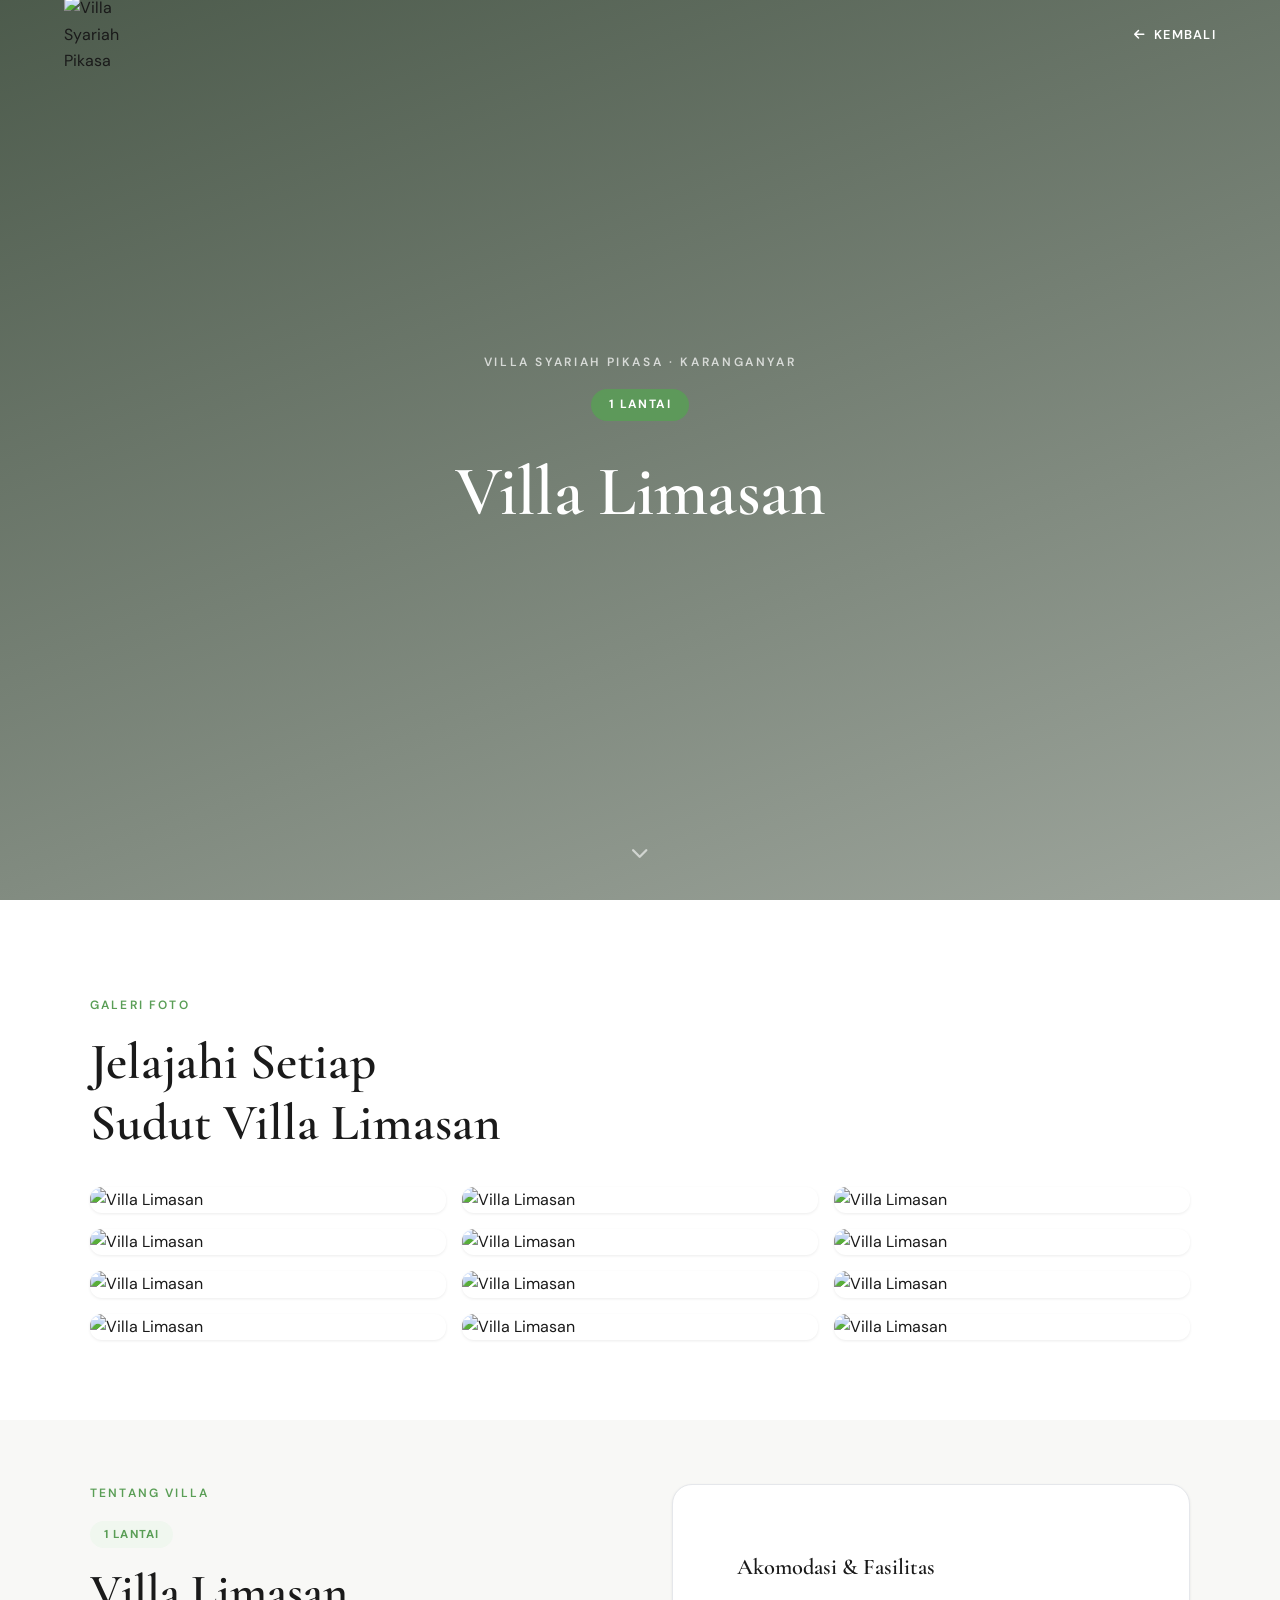
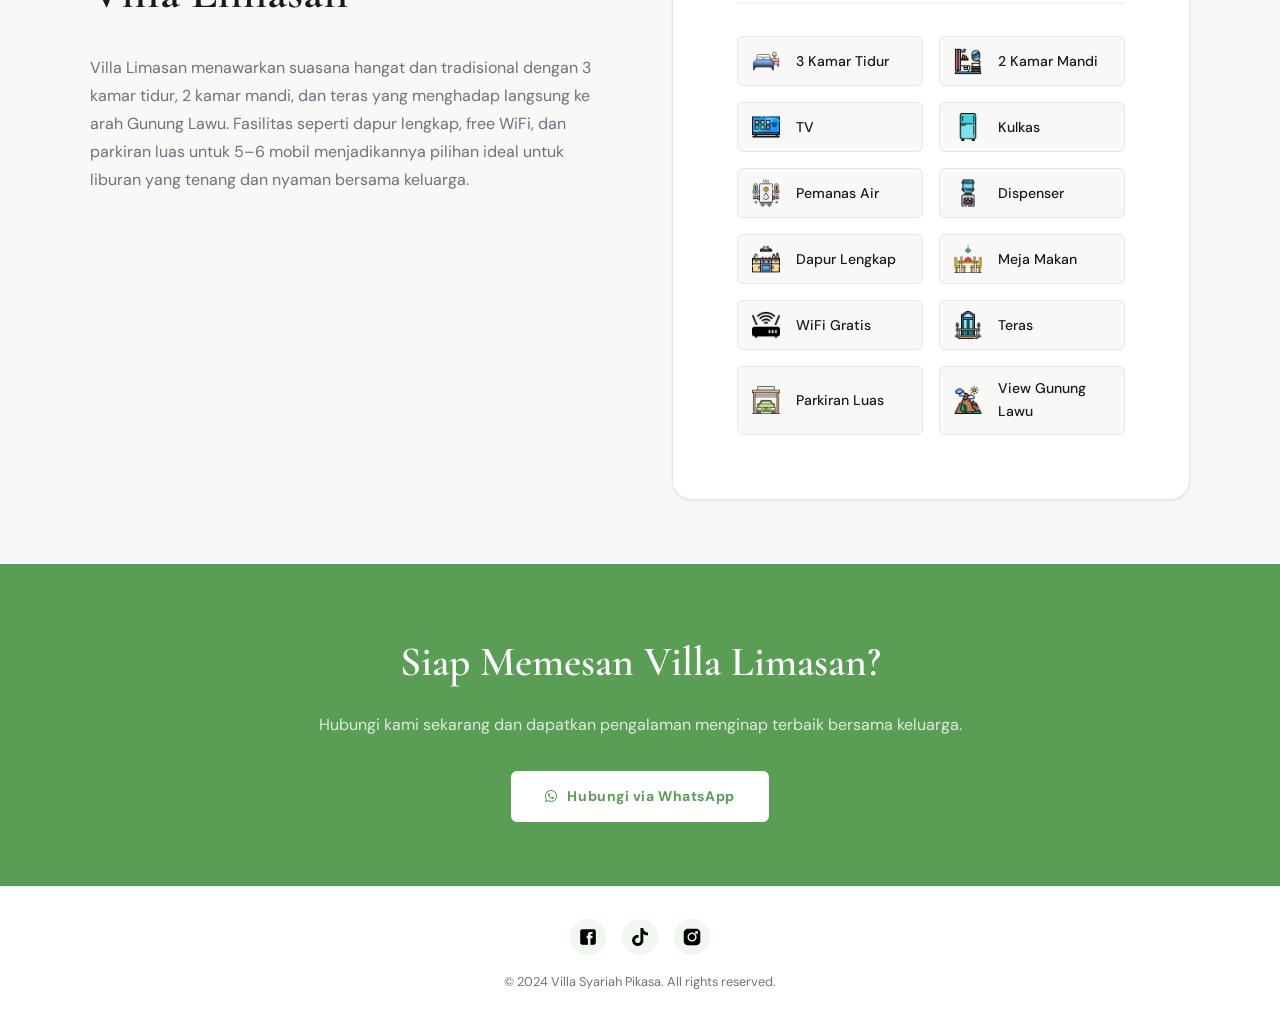
==== villalimasan.html @ a929568c "copaste update" ====
<!DOCTYPE html>
<html lang="id">
<head>
  <meta charset="UTF-8">
  <meta name="viewport" content="width=device-width, initial-scale=1.0">
  <title>Villa Limasan · Villa Syariah Pikasa</title>
  <link rel="stylesheet" href="styles.css">
  <link rel="stylesheet" href="gallery.css">
  <link rel="preconnect" href="https://fonts.googleapis.com">
  <link rel="preconnect" href="https://fonts.gstatic.com" crossorigin>
  <link href="https://fonts.googleapis.com/css2?family=Cormorant+Garamond:wght@400;500;600;700&family=DM+Sans:wght@300;400;500;600&display=swap" rel="stylesheet">
  <link rel="stylesheet" href="https://cdnjs.cloudflare.com/ajax/libs/font-awesome/6.5.0/css/all.min.css">
</head>
<body>

  <!-- ═══════════════════════ NAVBAR ═══════════════════════ -->
  <nav class="navbar-gallery" id="navbar">
    <a href="index.html" class="nav-logo">
      <img src="pics/logo.png" alt="Villa Syariah Pikasa">
    </a>
    <a href="index.html#gallery" class="back-link">
      <i class="fa fa-arrow-left"></i> Kembali
    </a>
  </nav>

  <!-- ═══════════════════════ HERO ═══════════════════════ -->
  <section class="gallery-hero background-villa-limasan" id="home">
    <div class="gallery-hero-overlay"></div>
    <div class="gallery-hero-content">
      <p class="gallery-hero-eyebrow">Villa Syariah Pikasa · Karanganyar</p>
      <div class="gallery-hero-badge">1 Lantai</div>
      <h1 class="gallery-hero-title">Villa Limasan</h1>
    </div>
    <a href="#photos" class="gallery-hero-scroll">
      <i class="fa fa-chevron-down"></i>
    </a>
  </section>

  <!-- ═══════════════════════ PHOTO GRID ═══════════════════════ -->
  <section class="photo-section" id="photos">
    <div class="container">
      <div class="section-label reveal">Galeri Foto</div>
      <h2 class="section-title reveal">Jelajahi Setiap<br>Sudut Villa Limasan</h2>
      <div class="photo-grid reveal" id="photoGrid">
        <div class="photo-grid-item" data-index="0"><img src="pics/11.jpg" alt="Villa Limasan"></div>
        <div class="photo-grid-item" data-index="1"><img src="pics/32.jpg" alt="Villa Limasan"></div>
        <div class="photo-grid-item" data-index="2"><img src="pics/13.jpg" alt="Villa Limasan"></div>
        <div class="photo-grid-item" data-index="3"><img src="pics/14.jpg" alt="Villa Limasan"></div>
        <div class="photo-grid-item" data-index="4"><img src="pics/15.jpg" alt="Villa Limasan"></div>
        <div class="photo-grid-item" data-index="5"><img src="pics/36.jpg" alt="Villa Limasan"></div>
        <div class="photo-grid-item" data-index="6"><img src="pics/17.jpg" alt="Villa Limasan"></div>
        <div class="photo-grid-item" data-index="7"><img src="pics/18.jpg" alt="Villa Limasan"></div>
        <div class="photo-grid-item" data-index="8"><img src="pics/19.jpg" alt="Villa Limasan"></div>
        <div class="photo-grid-item" data-index="9"><img src="pics/20.jpg" alt="Villa Limasan"></div>
        <div class="photo-grid-item" data-index="10"><img src="pics/43.jpg" alt="Villa Limasan"></div>
        <div class="photo-grid-item" data-index="11"><img src="pics/44.jpg" alt="Villa Limasan"></div>
      </div>
    </div>
  </section>

  <!-- ═══════════════════════ LIGHTBOX ═══════════════════════ -->
  <div class="lightbox-overlay" id="lightbox">
    <div class="lightbox-inner">
      <button class="lightbox-close" id="lightboxClose"><i class="fa fa-times"></i></button>
      <button class="lightbox-nav lightbox-prev" id="lightboxPrev"><i class="fa fa-chevron-left"></i></button>
      <img src="" alt="" id="lightboxImg">
      <button class="lightbox-nav lightbox-next" id="lightboxNext"><i class="fa fa-chevron-right"></i></button>
      <div class="lightbox-counter" id="lightboxCounter"></div>
    </div>
  </div>

  <!-- ═══════════════════════ DESCRIPTION + FACILITIES ═══════════════════════ -->
  <section class="villa-desc-section">
    <div class="container">
      <div class="villa-desc-grid">

        <!-- Description -->
        <div class="reveal">
          <div class="villa-desc-label">Tentang Villa</div>
          <span class="villa-desc-floor">1 Lantai</span>
          <h2 class="villa-desc-title">Villa Limasan</h2>
          <p class="villa-desc-text">
            Villa Limasan menawarkan suasana hangat dan tradisional dengan 3 kamar tidur,
            2 kamar mandi, dan teras yang menghadap langsung ke arah Gunung Lawu.
            Fasilitas seperti dapur lengkap, free WiFi, dan parkiran luas untuk 5–6 mobil
            menjadikannya pilihan ideal untuk liburan yang tenang dan nyaman bersama keluarga.
          </p>
        </div>

        <!-- Facilities -->
        <div class="facilities-wrap reveal">
          <h3 class="facilities-title">Akomodasi &amp; Fasilitas</h3>
          <div class="facilities-grid">
            <div class="facility-item">
              <img src="icons/bedroom.png" alt="Kamar Tidur">
              <span>3 Kamar Tidur</span>
            </div>
            <div class="facility-item">
              <img src="icons/bathroom.png" alt="Kamar Mandi">
              <span>2 Kamar Mandi</span>
            </div>
            <div class="facility-item">
              <img src="icons/tv.png" alt="TV">
              <span>TV</span>
            </div>
            <div class="facility-item">
              <img src="icons/fridge.png" alt="Kulkas">
              <span>Kulkas</span>
            </div>
            <div class="facility-item">
              <img src="icons/water-heater.png" alt="Pemanas Air">
              <span>Pemanas Air</span>
            </div>
            <div class="facility-item">
              <img src="icons/dispenser.png" alt="Dispenser">
              <span>Dispenser</span>
            </div>
            <div class="facility-item">
              <img src="icons/kitchen.png" alt="Dapur">
              <span>Dapur Lengkap</span>
            </div>
            <div class="facility-item">
              <img src="icons/dining-table.png" alt="Meja Makan">
              <span>Meja Makan</span>
            </div>
            <div class="facility-item">
              <img src="icons/wifi.png" alt="WiFi">
              <span>WiFi Gratis</span>
            </div>
            <div class="facility-item">
              <img src="icons/balcony.png" alt="Teras">
              <span>Teras</span>
            </div>
            <div class="facility-item">
              <img src="icons/parking.png" alt="Parkiran">
              <span>Parkiran Luas</span>
            </div>
            <div class="facility-item">
              <img src="icons/mountain.png" alt="View Gunung">
              <span>View Gunung Lawu</span>
            </div>
          </div>
        </div>

      </div>
    </div>
  </section>

  <!-- ═══════════════════════ CTA ═══════════════════════ -->
  <section class="cta-strip">
    <div class="container">
      <h2>Siap Memesan Villa Limasan?</h2>
      <p>Hubungi kami sekarang dan dapatkan pengalaman menginap terbaik bersama keluarga.</p>
      <a href="https://wa.me/6285743099997" class="btn btn-white" target="_blank">
        <i class="fab fa-whatsapp" style="margin-right:6px"></i> Hubungi via WhatsApp
      </a>
    </div>
  </section>

  <!-- ═══════════════════════ FOOTER ═══════════════════════ -->
  <footer class="footer">
    <div class="footer-social">
      <a href="https://www.facebook.com/share/XuetdsV49T7Bx52q/?mibextid=qi2Omg" target="_blank" aria-label="Facebook">
        <img src="icons/facebook.png" alt="Facebook">
      </a>
      <a href="https://www.tiktok.com/@villa.pikasa?_t=8ozs2mw2bA0&_r=1" target="_blank" aria-label="TikTok">
        <img src="icons/tik-tok.png" alt="TikTok">
      </a>
      <a href="https://www.instagram.com/villapikasaa?igsh=eWI1OGI0N3FvbjY1" target="_blank" aria-label="Instagram">
        <img src="icons/instagram.png" alt="Instagram">
      </a>
    </div>
    <p>&copy; 2024 Villa Syariah Pikasa. All rights reserved.</p>
  </footer>

  <script>
    /* ── Navbar scroll ── */
    const navbar = document.getElementById('navbar');
    window.addEventListener('scroll', () => {
      navbar.classList.toggle('scrolled', window.scrollY > 50);
    });

    /* ── Smooth scroll ── */
    document.querySelectorAll('a[href^="#"]').forEach(anchor => {
      anchor.addEventListener('click', function(e) {
        e.preventDefault();
        const target = document.querySelector(this.getAttribute('href'));
        if (!target) return;
        window.scrollTo({ top: target.offsetTop - navbar.offsetHeight, behavior: 'smooth' });
      });
    });

    /* ── Scroll reveal ── */
    const revealEls = document.querySelectorAll('.reveal');
    const observer = new IntersectionObserver((entries) => {
      entries.forEach(el => {
        if (el.isIntersecting) { el.target.classList.add('revealed'); observer.unobserve(el.target); }
      });
    }, { threshold: 0.1 });
    revealEls.forEach(el => observer.observe(el));

    /* ── Lightbox ── */
    const images = Array.from(document.querySelectorAll('.photo-grid-item img')).map(img => img.src);
    let currentLightbox = 0;

    const lightbox        = document.getElementById('lightbox');
    const lightboxImg     = document.getElementById('lightboxImg');
    const lightboxCounter = document.getElementById('lightboxCounter');

    function openLightbox(index) {
      currentLightbox = index;
      lightboxImg.src = images[index];
      lightboxCounter.textContent = (index + 1) + ' / ' + images.length;
      lightbox.classList.add('active');
      document.body.style.overflow = 'hidden';
    }

    function closeLightbox() {
      lightbox.classList.remove('active');
      document.body.style.overflow = '';
    }

    function moveLightbox(dir) {
      currentLightbox = (currentLightbox + dir + images.length) % images.length;
      lightboxImg.src = images[currentLightbox];
      lightboxCounter.textContent = (currentLightbox + 1) + ' / ' + images.length;
    }

    document.querySelectorAll('.photo-grid-item').forEach((item, i) => {
      item.addEventListener('click', () => openLightbox(i));
    });

    document.getElementById('lightboxClose').addEventListener('click', closeLightbox);
    document.getElementById('lightboxPrev').addEventListener('click', () => moveLightbox(-1));
    document.getElementById('lightboxNext').addEventListener('click', () => moveLightbox(1));

    lightbox.addEventListener('click', (e) => {
      if (e.target === lightbox) closeLightbox();
    });

    document.addEventListener('keydown', (e) => {
      if (!lightbox.classList.contains('active')) return;
      if (e.key === 'Escape') closeLightbox();
      if (e.key === 'ArrowLeft') moveLightbox(-1);
      if (e.key === 'ArrowRight') moveLightbox(1);
    });
  </script>

</body>
</html>
---- styles.css ----
/* ═══════════════════════════════════════════════════
   Villa Syariah Pikasa — styles.css
   Clean, token-based, component-driven CSS
   ═══════════════════════════════════════════════════ */

/* ── 1. DESIGN TOKENS ─────────────────────────────── */
:root {
  /* Colors */
  --clr-green:      #5a9e56;
  --clr-green-dark: #3d7a3a;
  --clr-green-pale: #f0f7ef;
  --clr-white:      #ffffff;
  --clr-bg:         #f8f8f6;
  --clr-text:       #1a1a1a;
  --clr-muted:      #6b7280;
  --clr-border:     #e5e7eb;

  /* Typography */
  --font-display: 'Cormorant Garamond', Georgia, serif;
  --font-body:    'DM Sans', sans-serif;

  /* Spacing scale */
  --space-xs:  4px;
  --space-sm:  8px;
  --space-md:  16px;
  --space-lg:  32px;
  --space-xl:  64px;
  --space-2xl: 96px;

  /* Layout */
  --navbar-h:    70px;
  --container-w: 1100px;
  --radius-sm:   6px;
  --radius-md:   12px;
  --radius-lg:   20px;

  /* Shadows */
  --shadow-sm: 0 1px 3px rgba(0,0,0,.08);
  --shadow-md: 0 4px 16px rgba(0,0,0,.10);
  --shadow-lg: 0 8px 32px rgba(0,0,0,.14);

  /* Transitions */
  --transition: 0.25s ease;
}

/* ── 2. RESET & BASE ───────────────────────────────── */
*, *::before, *::after { box-sizing: border-box; margin: 0; padding: 0; }

html { scroll-behavior: smooth; font-size: 16px; }

body {
  font-family: var(--font-body);
  background: var(--clr-bg);
  color: var(--clr-text);
  line-height: 1.65;
  -webkit-font-smoothing: antialiased;
}

img { display: block; max-width: 100%; }
a   { text-decoration: none; color: inherit; }
ul  { list-style: none; }

/* ── 3. UTILITY CLASSES ────────────────────────────── */
.container {
  width: min(var(--container-w), 100% - 2 * var(--space-lg));
  margin-inline: auto;
}

/* Section shared layout */
.section {
  min-height: 100vh;
  display: flex;
  align-items: center;
  padding-block: calc(var(--navbar-h) + var(--space-xl)) var(--space-xl);
}

.section-label {
  font-family: var(--font-body);
  font-size: 0.75rem;
  font-weight: 600;
  letter-spacing: 0.18em;
  text-transform: uppercase;
  color: var(--clr-green);
  margin-bottom: var(--space-md);
}

.section-title {
  font-family: var(--font-display);
  font-size: clamp(2rem, 4vw, 3.2rem);
  font-weight: 600;
  line-height: 1.2;
  color: var(--clr-text);
  margin-bottom: var(--space-lg);
}

.section-sub {
  color: var(--clr-muted);
  max-width: 520px;
  margin-bottom: var(--space-lg);
}

/* ── 4. BUTTONS ────────────────────────────────────── */
.btn {
  display: inline-block;
  padding: 12px 32px;
  border-radius: var(--radius-sm);
  font-family: var(--font-body);
  font-size: 0.875rem;
  font-weight: 600;
  letter-spacing: 0.04em;
  cursor: pointer;
  border: 2px solid transparent;
  transition: background var(--transition), color var(--transition), border-color var(--transition), transform var(--transition);
}

.btn:hover { transform: translateY(-1px); }

.btn-primary {
  background: var(--clr-green);
  color: var(--clr-white);
  border-color: var(--clr-green);
}
.btn-primary:hover {
  background: var(--clr-green-dark);
  border-color: var(--clr-green-dark);
}

.btn-outline {
  background: transparent;
  color: var(--clr-white);
  border-color: var(--clr-white);
}
.btn-outline:hover {
  background: var(--clr-white);
  color: var(--clr-green);
}

.btn-full { width: 100%; text-align: center; }

/* ── 5. SCROLL REVEAL ──────────────────────────────── */
.reveal {
  opacity: 0;
  transform: translateY(28px);
  transition: opacity 0.6s ease, transform 0.6s ease;
}
.reveal.revealed {
  opacity: 1;
  transform: translateY(0);
}

/* ── 6. NAVBAR ─────────────────────────────────────── */
.navbar {
  position: fixed;
  inset-block-start: 0;
  inset-inline: 0;
  height: var(--navbar-h);
  display: flex;
  align-items: center;
  justify-content: space-between;
  padding-inline: var(--space-xl);
  z-index: 1000;
  transition: background var(--transition), box-shadow var(--transition);
}

.navbar.scrolled {
  background: var(--clr-white);
  box-shadow: var(--shadow-sm);
}

/* Logo */
.nav-logo img {
  width: 80px;
  height: auto;
}

/* Links */
.nav-links {
  display: flex;
  gap: var(--space-lg);
}

.nav-links a {
  font-size: 0.8rem;
  font-weight: 600;
  letter-spacing: 0.1em;
  text-transform: uppercase;
  color: var(--clr-white);
  position: relative;
  padding-block-end: 2px;
  transition: color var(--transition);
}

.nav-links a::after {
  content: '';
  position: absolute;
  bottom: 0; left: 0;
  width: 0; height: 2px;
  background: var(--clr-green);
  transition: width var(--transition);
}

.nav-links a:hover::after { width: 100%; }

.navbar.scrolled .nav-links a { color: var(--clr-text); }
.navbar.scrolled .nav-links a:hover { color: var(--clr-green); }

/* Hamburger */
.nav-toggle {
  display: none;
  flex-direction: column;
  gap: 5px;
  background: none;
  border: none;
  cursor: pointer;
  padding: 4px;
}
.nav-toggle span {
  display: block;
  width: 24px; height: 2px;
  background: var(--clr-white);
  border-radius: 2px;
  transition: transform var(--transition), opacity var(--transition), background var(--transition);
}
.navbar.scrolled .nav-toggle span,
.navbar.menu-open .nav-toggle span { background: var(--clr-text); }

.nav-toggle.active span:nth-child(1) { transform: translateY(7px) rotate(45deg); }
.nav-toggle.active span:nth-child(2) { opacity: 0; }
.nav-toggle.active span:nth-child(3) { transform: translateY(-7px) rotate(-45deg); }

/* ── 7. HERO ────────────────────────────────────────── */
.hero {
  position: relative;
  min-height: 100vh;
  display: flex;
  align-items: center;
  justify-content: center;
  background: url('pics/villaP.jpg') center/cover no-repeat;
  text-align: center;
  overflow: hidden;
}

.hero-overlay {
  position: absolute;
  inset: 0;
  background: linear-gradient(160deg, rgba(10,30,10,.7) 0%, rgba(10,30,10,.35) 100%);
}

.hero-content {
  position: relative;
  z-index: 1;
  color: var(--clr-white);
  max-width: 700px;
  padding-inline: var(--space-lg);
  animation: heroFadeIn .9s ease both;
}

@keyframes heroFadeIn {
  from { opacity: 0; transform: translateY(24px); }
  to   { opacity: 1; transform: translateY(0); }
}

.hero-eyebrow {
  font-size: 0.75rem;
  font-weight: 600;
  letter-spacing: 0.2em;
  text-transform: uppercase;
  color: rgba(255,255,255,.75);
  margin-bottom: var(--space-md);
}

.hero-title {
  font-family: var(--font-display);
  font-size: clamp(2.2rem, 5.5vw, 4rem);
  font-weight: 600;
  line-height: 1.15;
  margin-bottom: var(--space-md);
}

.hero-subtitle {
  font-size: 1rem;
  color: rgba(255,255,255,.8);
  margin-bottom: var(--space-lg);
}

/* Scroll hint arrow */
.hero-scroll-hint {
  position: absolute;
  bottom: var(--space-lg);
  left: 50%;
  transform: translateX(-50%);
  color: rgba(255,255,255,.6);
  font-size: 1.1rem;
  animation: bounce 2s infinite;
  z-index: 1;
}

@keyframes bounce {
  0%, 100% { transform: translateX(-50%) translateY(0); }
  50%       { transform: translateX(-50%) translateY(8px); }
}

/* ── 8. ABOUT ───────────────────────────────────────── */
.about {
  background: var(--clr-white);
}

.about-grid {
  display: grid;
  grid-template-columns: 1fr 1fr;
  gap: var(--space-xl);
  align-items: center;
}

.about-text p {
  color: var(--clr-muted);
  margin-bottom: var(--space-md);
  font-size: 1rem;
}

.about-stats {
  display: grid;
  grid-template-columns: repeat(3, 1fr);
  gap: var(--space-md);
}

.stat {
  background: var(--clr-green-pale);
  border-radius: var(--radius-md);
  padding: var(--space-lg) var(--space-md);
  text-align: center;
}

.stat-number {
  display: block;
  font-family: var(--font-display);
  font-size: 2.4rem;
  font-weight: 700;
  color: var(--clr-green);
  line-height: 1;
  margin-bottom: var(--space-sm);
}

.stat-label {
  font-size: 0.78rem;
  font-weight: 500;
  color: var(--clr-muted);
  text-transform: uppercase;
  letter-spacing: 0.08em;
}

/* ── 9. SERVICES ────────────────────────────────────── */
.services {
  background: var(--clr-bg);
}

.services-grid {
  display: grid;
  grid-template-columns: repeat(3, 1fr);
  gap: var(--space-lg);
}

.service-card {
  background: var(--clr-white);
  border-radius: var(--radius-lg);
  padding: var(--space-xl) var(--space-lg);
  box-shadow: var(--shadow-sm);
  border: 1px solid var(--clr-border);
  transition: box-shadow var(--transition), transform var(--transition);
}

.service-card:hover {
  box-shadow: var(--shadow-lg);
  transform: translateY(-4px);
}

.service-icon {
  width: 52px; height: 52px;
  border-radius: 50%;
  background: var(--clr-green-pale);
  display: flex;
  align-items: center;
  justify-content: center;
  margin-bottom: var(--space-lg);
  color: var(--clr-green);
  font-size: 1.3rem;
}

.service-card h3 {
  font-family: var(--font-display);
  font-size: 1.35rem;
  font-weight: 600;
  margin-bottom: var(--space-sm);
}

.service-card p {
  color: var(--clr-muted);
  font-size: 0.9rem;
  line-height: 1.7;
}

/* ── 10. GALLERY ────────────────────────────────────── */
.gallery {
  background: var(--clr-white);
}

.villa-grid {
  display: grid;
  grid-template-columns: repeat(2, 1fr);
  gap: var(--space-lg);
}

.villa-card {
  border-radius: var(--radius-lg);
  overflow: hidden;
  box-shadow: var(--shadow-md);
  background: var(--clr-white);
  border: 1px solid var(--clr-border);
  transition: box-shadow var(--transition), transform var(--transition);
}

.villa-card:hover {
  box-shadow: var(--shadow-lg);
  transform: translateY(-4px);
}

.villa-img-wrap {
  position: relative;
  overflow: hidden;
}

.villa-img-wrap img {
  width: 100%;
  height: 260px;
  object-fit: cover;
  transition: transform 0.5s ease;
}

.villa-card:hover .villa-img-wrap img {
  transform: scale(1.04);
}

.villa-badge {
  position: absolute;
  top: var(--space-md);
  left: var(--space-md);
  background: var(--clr-green);
  color: var(--clr-white);
  font-size: 0.72rem;
  font-weight: 700;
  letter-spacing: 0.08em;
  text-transform: uppercase;
  padding: 4px 10px;
  border-radius: 100px;
}

.villa-info {
  padding: var(--space-lg);
  border-top: 3px solid var(--clr-green);
}

.villa-info h3 {
  font-family: var(--font-display);
  font-size: 1.5rem;
  font-weight: 600;
  margin-bottom: var(--space-sm);
}

.villa-info p {
  color: var(--clr-muted);
  font-size: 0.88rem;
  margin-bottom: var(--space-lg);
  line-height: 1.7;
}

/* ── 11. CONTACT ────────────────────────────────────── */
.contact {
  background: var(--clr-bg);
  flex-direction: column;
  align-items: stretch;
}

.contact .container {
  width: min(var(--container-w), 100% - 2 * var(--space-lg));
}

.contact-grid {
  display: grid;
  grid-template-columns: 1fr 1.4fr;
  gap: var(--space-xl);
  align-items: start;
  margin-bottom: var(--space-xl);
}

/* Contact info */
.contact-info {
  display: flex;
  flex-direction: column;
  gap: var(--space-lg);
}

.info-item {
  display: flex;
  gap: var(--space-md);
  align-items: flex-start;
}

.info-item i {
  color: var(--clr-green);
  font-size: 1rem;
  margin-top: 3px;
  flex-shrink: 0;
  width: 20px;
}

.info-item h4 {
  font-size: 0.78rem;
  font-weight: 700;
  text-transform: uppercase;
  letter-spacing: 0.08em;
  color: var(--clr-text);
  margin-bottom: 4px;
}

.info-item p {
  color: var(--clr-muted);
  font-size: 0.88rem;
}

.info-link {
  display: block;
  color: var(--clr-muted);
  font-size: 0.88rem;
  transition: color var(--transition);
}
.info-link:hover { color: var(--clr-green); }

/* Contact form */
.contact-form {
  background: var(--clr-white);
  border-radius: var(--radius-lg);
  padding: var(--space-xl);
  box-shadow: var(--shadow-md);
  border: 1px solid var(--clr-border);
}

.contact-form h3 {
  font-family: var(--font-display);
  font-size: 1.6rem;
  font-weight: 600;
  color: var(--clr-green);
  margin-bottom: var(--space-sm);
}

.contact-form p {
  color: var(--clr-muted);
  font-size: 0.88rem;
  margin-bottom: var(--space-lg);
}

.contact-form input,
.contact-form textarea {
  width: 100%;
  padding: 12px 14px;
  margin-bottom: var(--space-md);
  border: 1px solid var(--clr-border);
  border-radius: var(--radius-sm);
  background: var(--clr-bg);
  font-family: var(--font-body);
  font-size: 0.9rem;
  color: var(--clr-text);
  transition: border-color var(--transition), box-shadow var(--transition);
  outline: none;
}

.contact-form input:focus,
.contact-form textarea:focus {
  border-color: var(--clr-green);
  box-shadow: 0 0 0 3px rgba(90,158,86,.12);
}

.contact-form textarea { resize: vertical; min-height: 120px; }

/* Map */
.map-wrap {
  text-align: center;
}

.map-wrap h3 {
  font-family: var(--font-display);
  font-size: 1.3rem;
  font-weight: 600;
  margin-bottom: var(--space-md);
}

.map-wrap iframe {
  width: 100%;
  max-width: 800px;
  height: 240px;
  border: 0;
  border-radius: var(--radius-md);
  box-shadow: var(--shadow-md);
}

/* ── 12. FOOTER ─────────────────────────────────────── */
.footer {
  background: var(--clr-white);
  border-top: 1px solid var(--clr-border);
  text-align: center;
  padding: var(--space-lg) var(--space-xl);
}

.footer-social {
  display: flex;
  justify-content: center;
  gap: var(--space-md);
  margin-bottom: var(--space-md);
}

.footer-social a {
  display: flex;
  align-items: center;
  justify-content: center;
  width: 36px; height: 36px;
  border-radius: 50%;
  background: var(--clr-green-pale);
  transition: background var(--transition), transform var(--transition);
}

.footer-social a:hover {
  background: var(--clr-green);
  transform: translateY(-2px);
}

.footer-social img {
  width: 18px; height: 18px;
  object-fit: contain;
}

.footer p {
  font-size: 0.8rem;
  color: var(--clr-muted);
}

/* ── 13. RESPONSIVE ─────────────────────────────────── */
@media (max-width: 900px) {
  .navbar { padding-inline: var(--space-lg); }

  .nav-links {
    position: fixed;
    inset-block-start: var(--navbar-h);
    inset-inline: 0;
    background: var(--clr-white);
    flex-direction: column;
    align-items: center;
    gap: 0;
    padding: var(--space-lg) 0;
    transform: translateY(-110%);
    transition: transform 0.35s ease;
    box-shadow: var(--shadow-md);
  }

  .nav-links.open { transform: translateY(0); }

  .nav-links a {
    color: var(--clr-text);
    font-size: 1rem;
    padding: var(--space-md) 0;
    width: 100%;
    text-align: center;
  }

  .nav-toggle { display: flex; }

  /* About */
  .about-grid {
    grid-template-columns: 1fr;
    gap: var(--space-lg);
  }

  /* Services */
  .services-grid {
    grid-template-columns: 1fr;
    max-width: 480px;
    margin-inline: auto;
  }

  /* Gallery */
  .villa-grid { grid-template-columns: 1fr; max-width: 560px; margin-inline: auto; }

  /* Contact */
  .contact-grid { grid-template-columns: 1fr; }
}

@media (max-width: 600px) {
  .section { padding-block: calc(var(--navbar-h) + var(--space-lg)) var(--space-lg); }

  .about-stats { grid-template-columns: repeat(3, 1fr); gap: var(--space-sm); }

  .stat { padding: var(--space-md) var(--space-sm); }
  .stat-number { font-size: 1.8rem; }

  .contact-form { padding: var(--space-lg); }

  .villa-img-wrap img { height: 200px; }

  .map-wrap iframe { height: 180px; }
}
---- gallery.css ----
/* ═══════════════════════════════════════════════════
   Villa Syariah Pikasa — gallery.css
   Shared styles for villaputih.html & villalimasan.html
   Inherits design tokens from styles.css
   ═══════════════════════════════════════════════════ */

/* ── 1. GALLERY HERO ───────────────────────────────── */
.gallery-hero {
  position: relative;
  height: 100vh;
  min-height: 520px;
  display: flex;
  align-items: center;
  justify-content: center;
  background-size: cover;
  background-position: center;
  background-repeat: no-repeat;
  overflow: hidden;
  text-align: center;
}

.background-villa-putih {
  background-image: url('pics/villa-putih.JPG');
}

.background-villa-limasan {
  background-image: url('pics/vl3.jpg');
}

.gallery-hero-overlay {
  position: absolute;
  inset: 0;
  background: linear-gradient(160deg, rgba(10,30,10,.72) 0%, rgba(10,30,10,.38) 100%);
}

.gallery-hero-content {
  position: relative;
  z-index: 1;
  color: var(--clr-white);
  padding-inline: var(--space-lg);
  animation: heroFadeIn .9s ease both;
}

.gallery-hero-eyebrow {
  font-size: 0.75rem;
  font-weight: 600;
  letter-spacing: 0.22em;
  text-transform: uppercase;
  color: rgba(255,255,255,.72);
  margin-bottom: var(--space-md);
}

.gallery-hero-title {
  font-family: var(--font-display);
  font-size: clamp(2.4rem, 6vw, 4.4rem);
  font-weight: 600;
  line-height: 1.1;
  margin-bottom: var(--space-md);
  letter-spacing: -0.01em;
}

.gallery-hero-badge {
  display: inline-block;
  background: rgba(90,158,86,.85);
  color: var(--clr-white);
  font-size: 0.75rem;
  font-weight: 700;
  letter-spacing: 0.12em;
  text-transform: uppercase;
  padding: 6px 18px;
  border-radius: 100px;
  margin-bottom: var(--space-lg);
  backdrop-filter: blur(6px);
}

/* Hero scroll hint */
.gallery-hero-scroll {
  position: absolute;
  bottom: var(--space-lg);
  left: 50%;
  transform: translateX(-50%);
  color: rgba(255,255,255,.6);
  font-size: 1.1rem;
  animation: bounce 2s infinite;
  z-index: 1;
  border: none;
  background: none;
  cursor: pointer;
}

/* ── 2. GALLERY NAVBAR ─────────────────────────────── */
.navbar-gallery {
  position: fixed;
  inset-block-start: 0;
  inset-inline: 0;
  height: var(--navbar-h);
  display: flex;
  align-items: center;
  justify-content: space-between;
  padding-inline: var(--space-xl);
  z-index: 1000;
  transition: background var(--transition), box-shadow var(--transition);
}

.navbar-gallery.scrolled {
  background: var(--clr-white);
  box-shadow: var(--shadow-sm);
}

.navbar-gallery .nav-logo img {
  width: 80px;
  height: auto;
}

.navbar-gallery .back-link {
  display: flex;
  align-items: center;
  gap: 8px;
  font-size: 0.8rem;
  font-weight: 600;
  letter-spacing: 0.1em;
  text-transform: uppercase;
  color: var(--clr-white);
  transition: color var(--transition);
}

.navbar-gallery .back-link i {
  font-size: 0.75rem;
  transition: transform var(--transition);
}

.navbar-gallery .back-link:hover i {
  transform: translateX(-3px);
}

.navbar-gallery.scrolled .back-link {
  color: var(--clr-text);
}

.navbar-gallery.scrolled .back-link:hover {
  color: var(--clr-green);
}

/* ── 3. PHOTO GRID ─────────────────────────────────── */
.photo-section {
  background: var(--clr-white);
  padding-block: var(--space-2xl) var(--space-xl);
}

.photo-section .container {
  width: min(var(--container-w), 100% - 2 * var(--space-lg));
  margin-inline: auto;
}

.photo-grid {
  columns: 3;
  column-gap: var(--space-md);
}

.photo-grid-item {
  break-inside: avoid;
  margin-bottom: var(--space-md);
  border-radius: var(--radius-md);
  overflow: hidden;
  box-shadow: var(--shadow-sm);
  cursor: pointer;
  position: relative;
}

.photo-grid-item img {
  width: 100%;
  display: block;
  transition: transform 0.5s ease;
}

.photo-grid-item::after {
  content: '';
  position: absolute;
  inset: 0;
  background: rgba(10,30,10,0);
  transition: background var(--transition);
  border-radius: var(--radius-md);
}

.photo-grid-item:hover::after {
  background: rgba(10,30,10,.18);
}

.photo-grid-item:hover img {
  transform: scale(1.04);
}

/* ── 4. LIGHTBOX ───────────────────────────────────── */
.lightbox-overlay {
  display: none;
  position: fixed;
  inset: 0;
  background: rgba(0,0,0,.92);
  z-index: 2000;
  align-items: center;
  justify-content: center;
  padding: var(--space-lg);
}

.lightbox-overlay.active {
  display: flex;
}

.lightbox-inner {
  position: relative;
  max-width: 900px;
  width: 100%;
  animation: heroFadeIn .3s ease both;
}

.lightbox-inner img {
  width: 100%;
  border-radius: var(--radius-md);
  box-shadow: var(--shadow-lg);
  max-height: 80vh;
  object-fit: contain;
}

.lightbox-close {
  position: absolute;
  top: -44px;
  right: 0;
  background: none;
  border: none;
  color: rgba(255,255,255,.8);
  font-size: 1.5rem;
  cursor: pointer;
  transition: color var(--transition);
  line-height: 1;
}

.lightbox-close:hover { color: var(--clr-white); }

.lightbox-nav {
  position: absolute;
  top: 50%;
  transform: translateY(-50%);
  background: rgba(255,255,255,.12);
  border: 1px solid rgba(255,255,255,.2);
  color: var(--clr-white);
  width: 44px;
  height: 44px;
  border-radius: 50%;
  display: flex;
  align-items: center;
  justify-content: center;
  cursor: pointer;
  font-size: 1rem;
  transition: background var(--transition);
  backdrop-filter: blur(4px);
}

.lightbox-nav:hover { background: rgba(255,255,255,.25); }
.lightbox-prev { left: -60px; }
.lightbox-next { right: -60px; }

.lightbox-counter {
  text-align: center;
  color: rgba(255,255,255,.6);
  font-size: 0.8rem;
  margin-top: var(--space-md);
  letter-spacing: 0.1em;
}

/* ── 5. VILLA DESCRIPTION ──────────────────────────── */
.villa-desc-section {
  background: var(--clr-bg);
  padding-block: var(--space-xl);
}

.villa-desc-section .container {
  width: min(var(--container-w), 100% - 2 * var(--space-lg));
  margin-inline: auto;
}

.villa-desc-grid {
  display: grid;
  grid-template-columns: 1fr 1fr;
  gap: var(--space-xl);
  align-items: start;
}

.villa-desc-label {
  font-size: 0.75rem;
  font-weight: 600;
  letter-spacing: 0.18em;
  text-transform: uppercase;
  color: var(--clr-green);
  margin-bottom: var(--space-md);
}

.villa-desc-title {
  font-family: var(--font-display);
  font-size: clamp(2rem, 4vw, 3rem);
  font-weight: 600;
  line-height: 1.2;
  color: var(--clr-text);
  margin-bottom: var(--space-lg);
}

.villa-desc-floor {
  display: inline-block;
  font-size: 0.72rem;
  font-weight: 700;
  letter-spacing: 0.1em;
  text-transform: uppercase;
  color: var(--clr-green);
  background: var(--clr-green-pale);
  border-radius: 100px;
  padding: 4px 14px;
  margin-bottom: var(--space-md);
}

.villa-desc-text {
  color: var(--clr-muted);
  font-size: 1rem;
  line-height: 1.75;
}

/* ── 6. FACILITIES ─────────────────────────────────── */
.facilities-wrap {
  background: var(--clr-white);
  border-radius: var(--radius-lg);
  padding: var(--space-xl);
  box-shadow: var(--shadow-sm);
  border: 1px solid var(--clr-border);
}

.facilities-title {
  font-family: var(--font-display);
  font-size: 1.4rem;
  font-weight: 600;
  color: var(--clr-text);
  margin-bottom: var(--space-lg);
  padding-bottom: var(--space-md);
  border-bottom: 2px solid var(--clr-green-pale);
}

.facilities-grid {
  display: grid;
  grid-template-columns: repeat(2, 1fr);
  gap: var(--space-md);
}

.facility-item {
  display: flex;
  align-items: center;
  gap: var(--space-md);
  padding: 10px 14px;
  border-radius: var(--radius-sm);
  background: var(--clr-bg);
  border: 1px solid var(--clr-border);
  transition: background var(--transition), border-color var(--transition);
}

.facility-item:hover {
  background: var(--clr-green-pale);
  border-color: var(--clr-green);
}

.facility-item img {
  width: 28px;
  height: 28px;
  object-fit: contain;
  flex-shrink: 0;
}

.facility-item span {
  font-size: 0.88rem;
  font-weight: 500;
  color: var(--clr-text);
}

/* ── 7. CTA STRIP ──────────────────────────────────── */
.cta-strip {
  background: var(--clr-green);
  padding-block: var(--space-xl);
  text-align: center;
}

.cta-strip h2 {
  font-family: var(--font-display);
  font-size: clamp(1.8rem, 3.5vw, 2.6rem);
  font-weight: 600;
  color: var(--clr-white);
  margin-bottom: var(--space-md);
}

.cta-strip p {
  color: rgba(255,255,255,.8);
  font-size: 1rem;
  margin-bottom: var(--space-lg);
}

.btn-white {
  background: var(--clr-white);
  color: var(--clr-green);
  border-color: var(--clr-white);
  font-weight: 700;
}

.btn-white:hover {
  background: var(--clr-green-pale);
  border-color: var(--clr-green-pale);
}

/* ── 8. RESPONSIVE ─────────────────────────────────── */
@media (max-width: 900px) {
  .navbar-gallery { padding-inline: var(--space-lg); }

  .photo-grid { columns: 2; }

  .villa-desc-grid {
    grid-template-columns: 1fr;
    gap: var(--space-lg);
  }
}

@media (max-width: 600px) {
  .photo-grid { columns: 1; }

  .photo-section { padding-block: var(--space-xl) var(--space-lg); }

  .facilities-grid { grid-template-columns: 1fr; }

  .facilities-wrap { padding: var(--space-lg); }

  .lightbox-nav { display: none; }

  .lightbox-inner img { max-height: 70vh; }
}
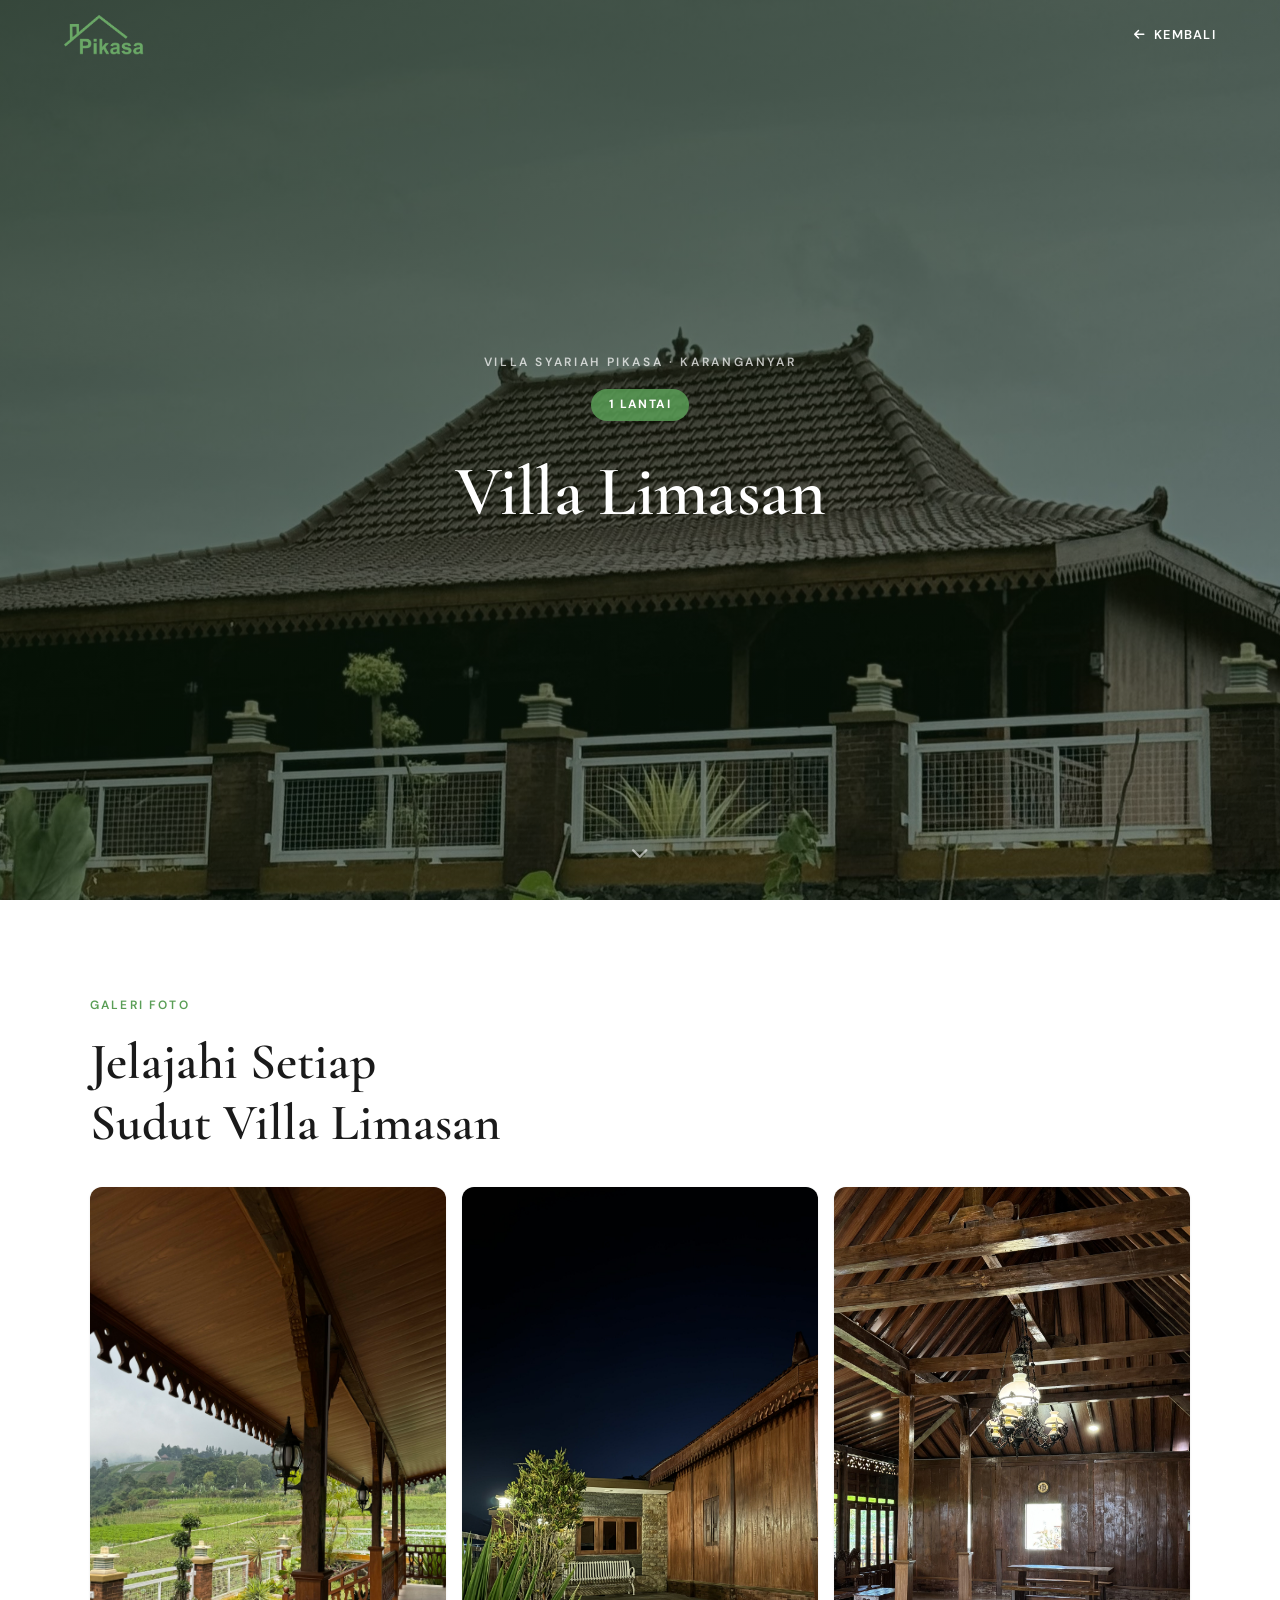
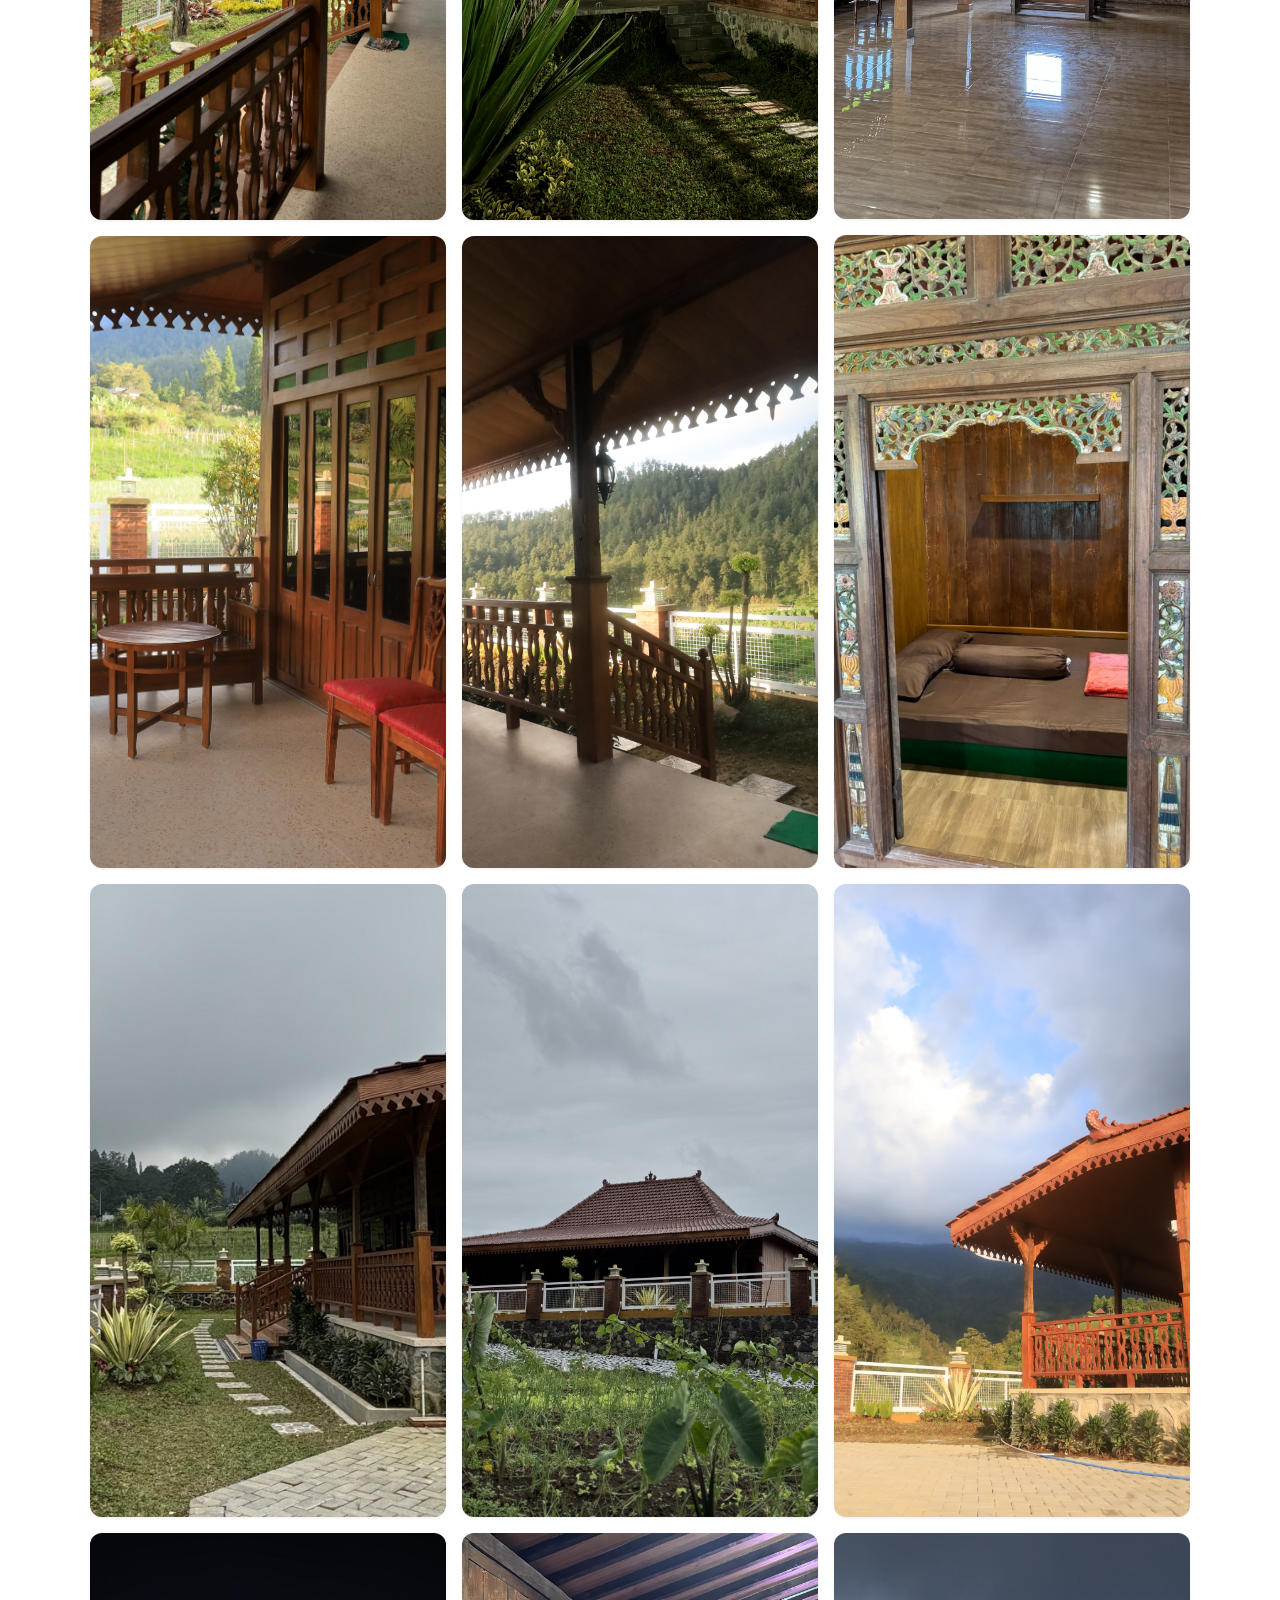
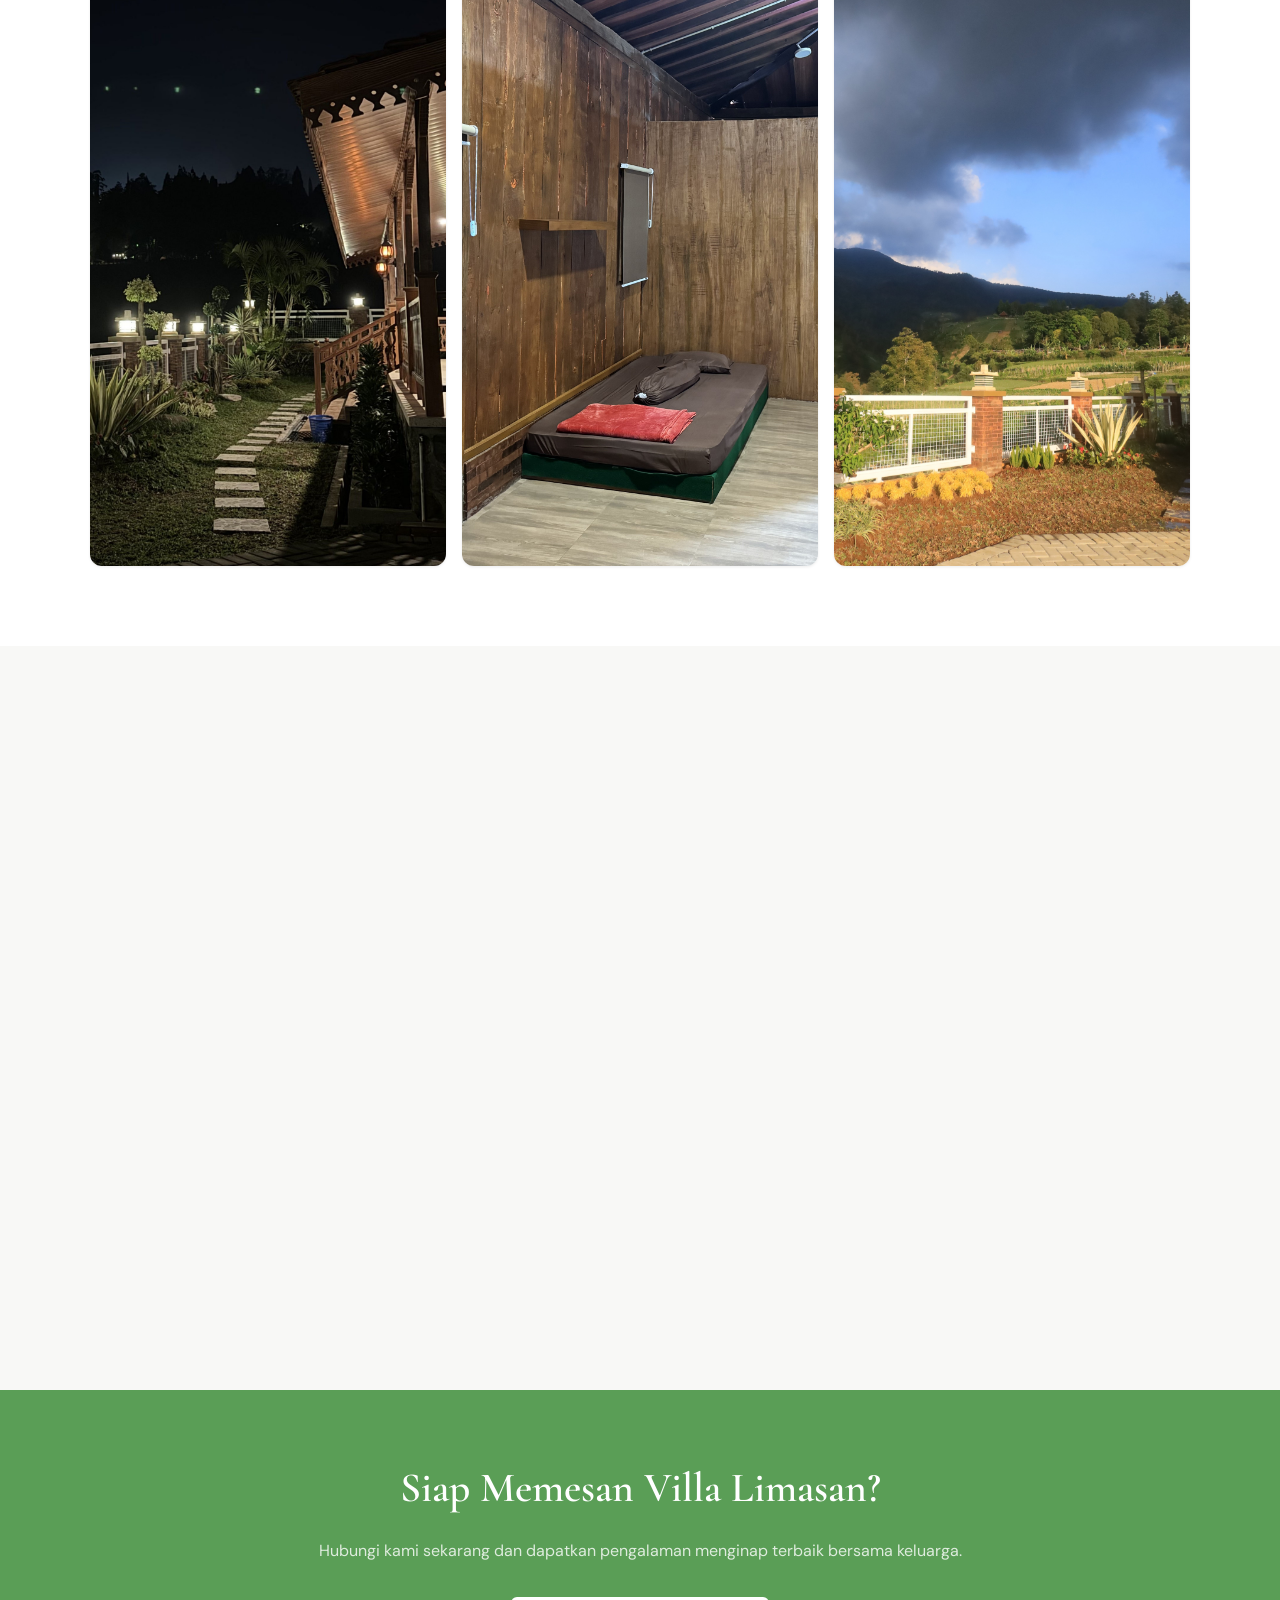
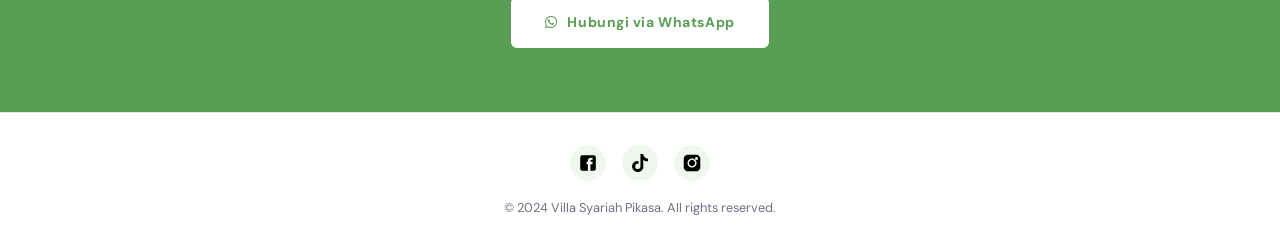
==== commit 878586f2: "code update ../" ====
--- a/villalimasan.html
+++ b/villalimasan.html
@@ -16,7 +16,7 @@
   <!-- ═══════════════════════ NAVBAR ═══════════════════════ -->
   <nav class="navbar-gallery" id="navbar">
     <a href="index.html" class="nav-logo">
-      <img src="pics/logo.png" alt="Villa Syariah Pikasa">
+      <img src="assets/logo.png" alt="Villa Syariah Pikasa">
     </a>
     <a href="index.html#gallery" class="back-link">
       <i class="fa fa-arrow-left"></i> Kembali
@@ -42,18 +42,18 @@
       <div class="section-label reveal">Galeri Foto</div>
       <h2 class="section-title reveal">Jelajahi Setiap<br>Sudut Villa Limasan</h2>
       <div class="photo-grid reveal" id="photoGrid">
-        <div class="photo-grid-item" data-index="0"><img src="pics/11.jpg" alt="Villa Limasan"></div>
-        <div class="photo-grid-item" data-index="1"><img src="pics/32.jpg" alt="Villa Limasan"></div>
-        <div class="photo-grid-item" data-index="2"><img src="pics/13.jpg" alt="Villa Limasan"></div>
-        <div class="photo-grid-item" data-index="3"><img src="pics/14.jpg" alt="Villa Limasan"></div>
-        <div class="photo-grid-item" data-index="4"><img src="pics/15.jpg" alt="Villa Limasan"></div>
-        <div class="photo-grid-item" data-index="5"><img src="pics/36.jpg" alt="Villa Limasan"></div>
-        <div class="photo-grid-item" data-index="6"><img src="pics/17.jpg" alt="Villa Limasan"></div>
-        <div class="photo-grid-item" data-index="7"><img src="pics/18.jpg" alt="Villa Limasan"></div>
-        <div class="photo-grid-item" data-index="8"><img src="pics/19.jpg" alt="Villa Limasan"></div>
-        <div class="photo-grid-item" data-index="9"><img src="pics/20.jpg" alt="Villa Limasan"></div>
-        <div class="photo-grid-item" data-index="10"><img src="pics/43.jpg" alt="Villa Limasan"></div>
-        <div class="photo-grid-item" data-index="11"><img src="pics/44.jpg" alt="Villa Limasan"></div>
+        <div class="photo-grid-item" data-index="0"><img src="assets/11.jpg" alt="Villa Limasan"></div>
+        <div class="photo-grid-item" data-index="1"><img src="assets/32.jpg" alt="Villa Limasan"></div>
+        <div class="photo-grid-item" data-index="2"><img src="assets/13.jpg" alt="Villa Limasan"></div>
+        <div class="photo-grid-item" data-index="3"><img src="assets/14.jpg" alt="Villa Limasan"></div>
+        <div class="photo-grid-item" data-index="4"><img src="assets/15.jpg" alt="Villa Limasan"></div>
+        <div class="photo-grid-item" data-index="5"><img src="assets/36.jpg" alt="Villa Limasan"></div>
+        <div class="photo-grid-item" data-index="6"><img src="assets/17.jpg" alt="Villa Limasan"></div>
+        <div class="photo-grid-item" data-index="7"><img src="assets/18.jpg" alt="Villa Limasan"></div>
+        <div class="photo-grid-item" data-index="8"><img src="assets/19.jpg" alt="Villa Limasan"></div>
+        <div class="photo-grid-item" data-index="9"><img src="assets/20.jpg" alt="Villa Limasan"></div>
+        <div class="photo-grid-item" data-index="10"><img src="assets/43.jpg" alt="Villa Limasan"></div>
+        <div class="photo-grid-item" data-index="11"><img src="assets/44.jpg" alt="Villa Limasan"></div>
       </div>
     </div>
   </section>
--- a/styles.css
+++ b/styles.css
@@ -235,7 +235,7 @@
   display: flex;
   align-items: center;
   justify-content: center;
-  background: url('pics/villaP.jpg') center/cover no-repeat;
+  background: url('assets/villaP.jpg') center/cover no-repeat;
   text-align: center;
   overflow: hidden;
 }
--- a/gallery.css
+++ b/gallery.css
@@ -20,11 +20,11 @@
 }
 
 .background-villa-putih {
-  background-image: url('pics/villa-putih.JPG');
+  background-image: url('assets/villa-putih.JPG');
 }
 
 .background-villa-limasan {
-  background-image: url('pics/vl3.jpg');
+  background-image: url('assets/vl3.jpg');
 }
 
 .gallery-hero-overlay {
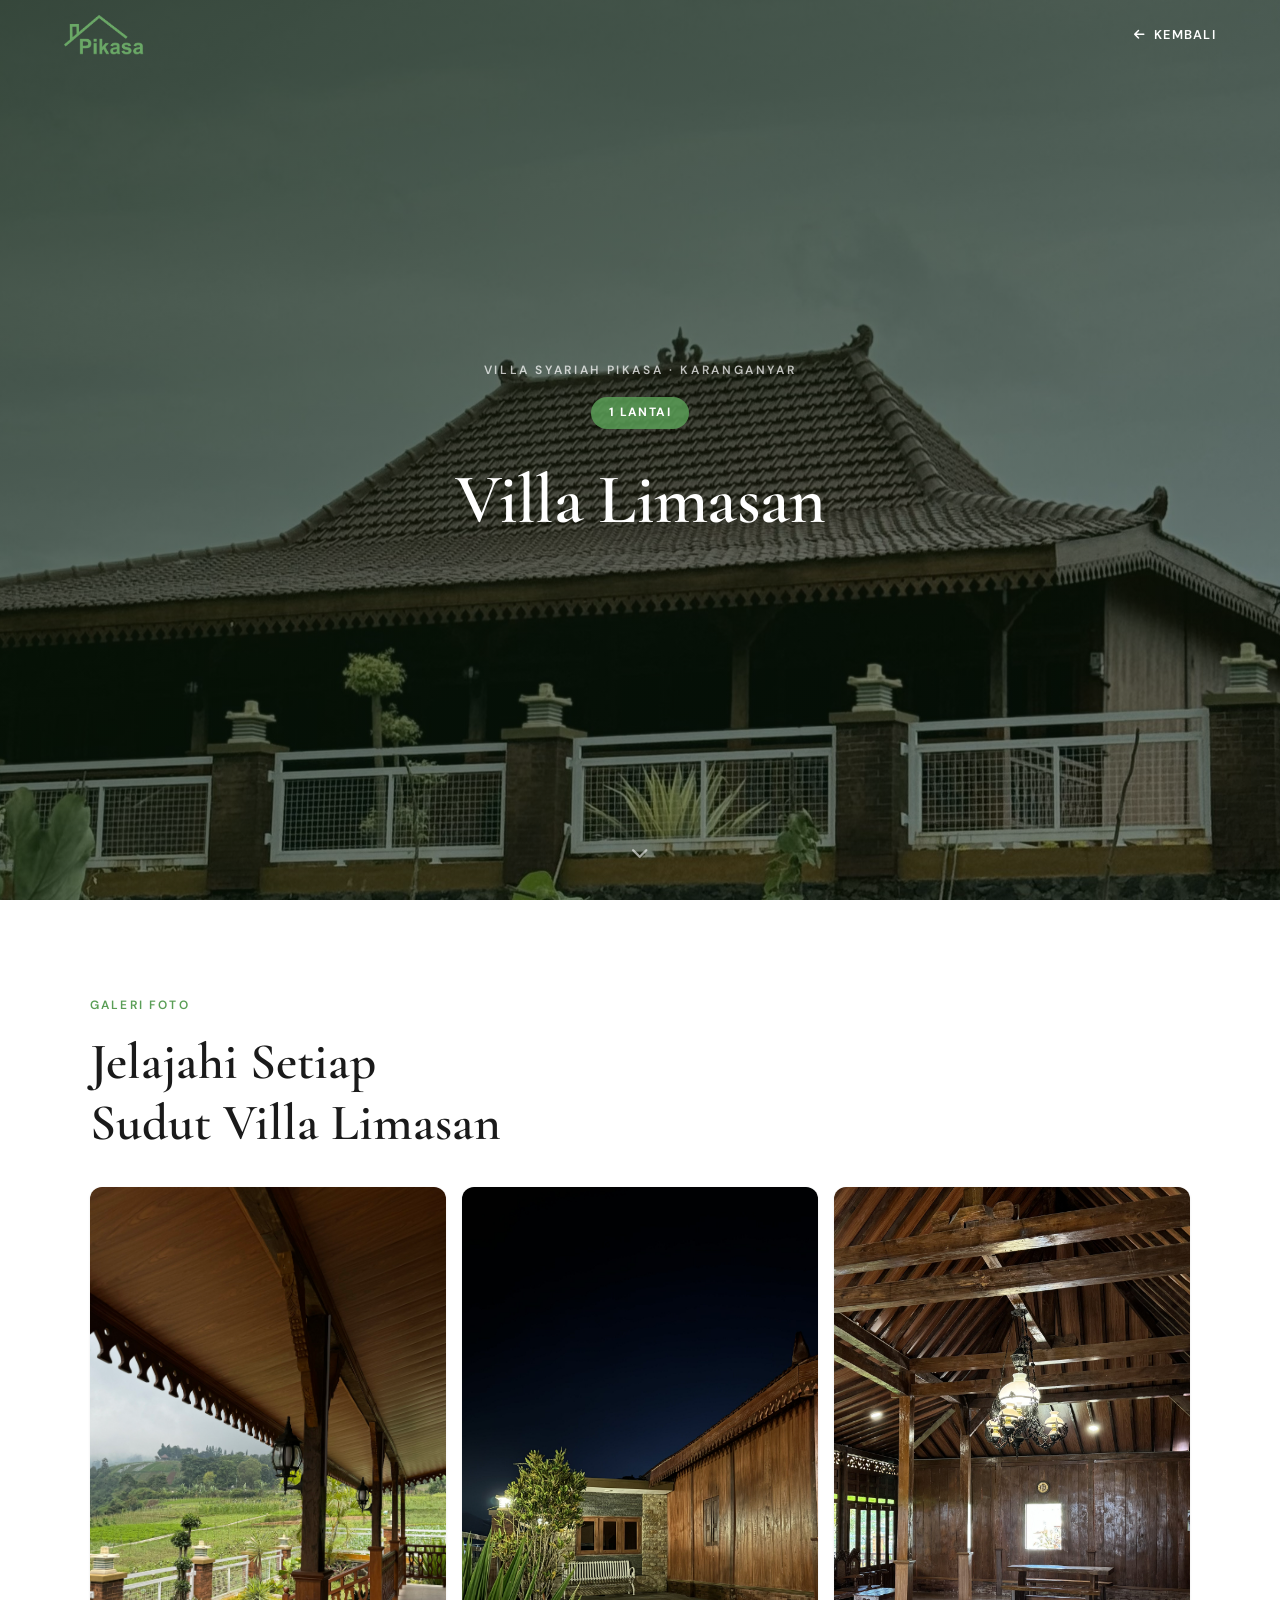
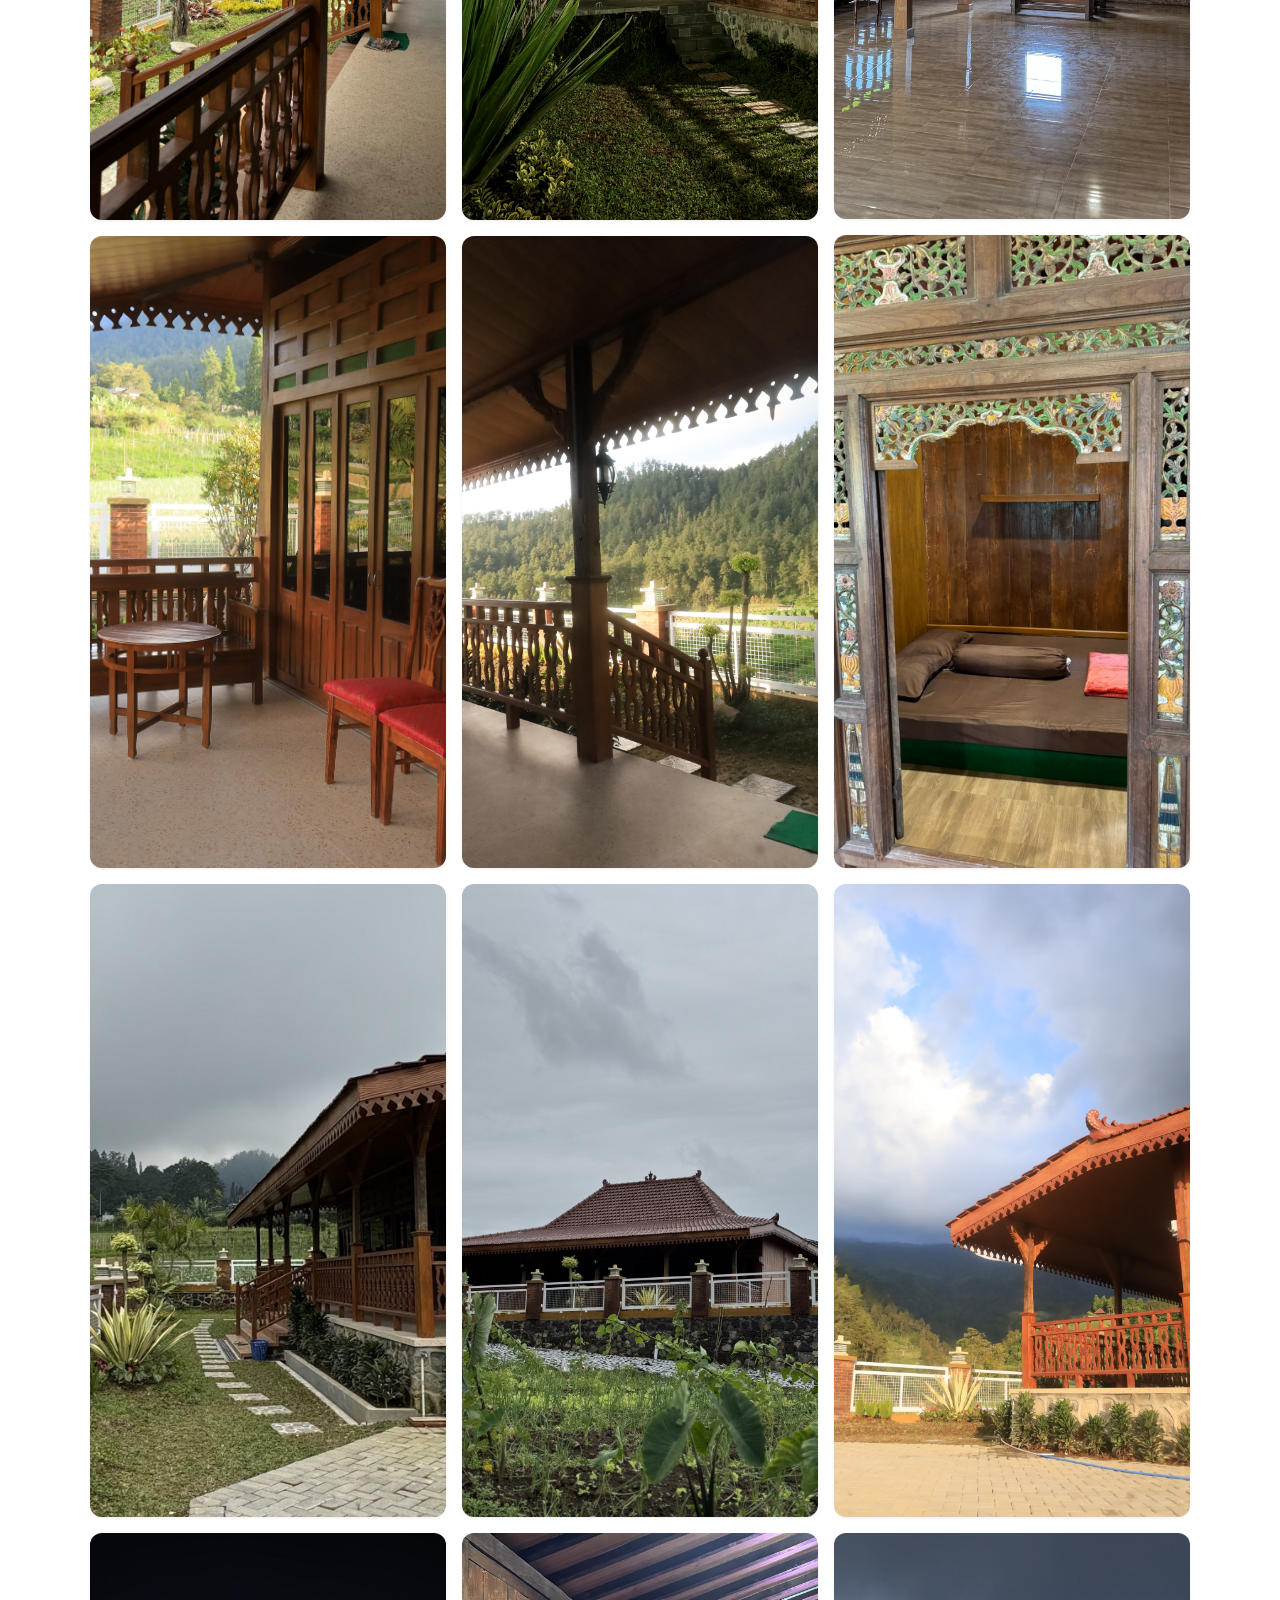
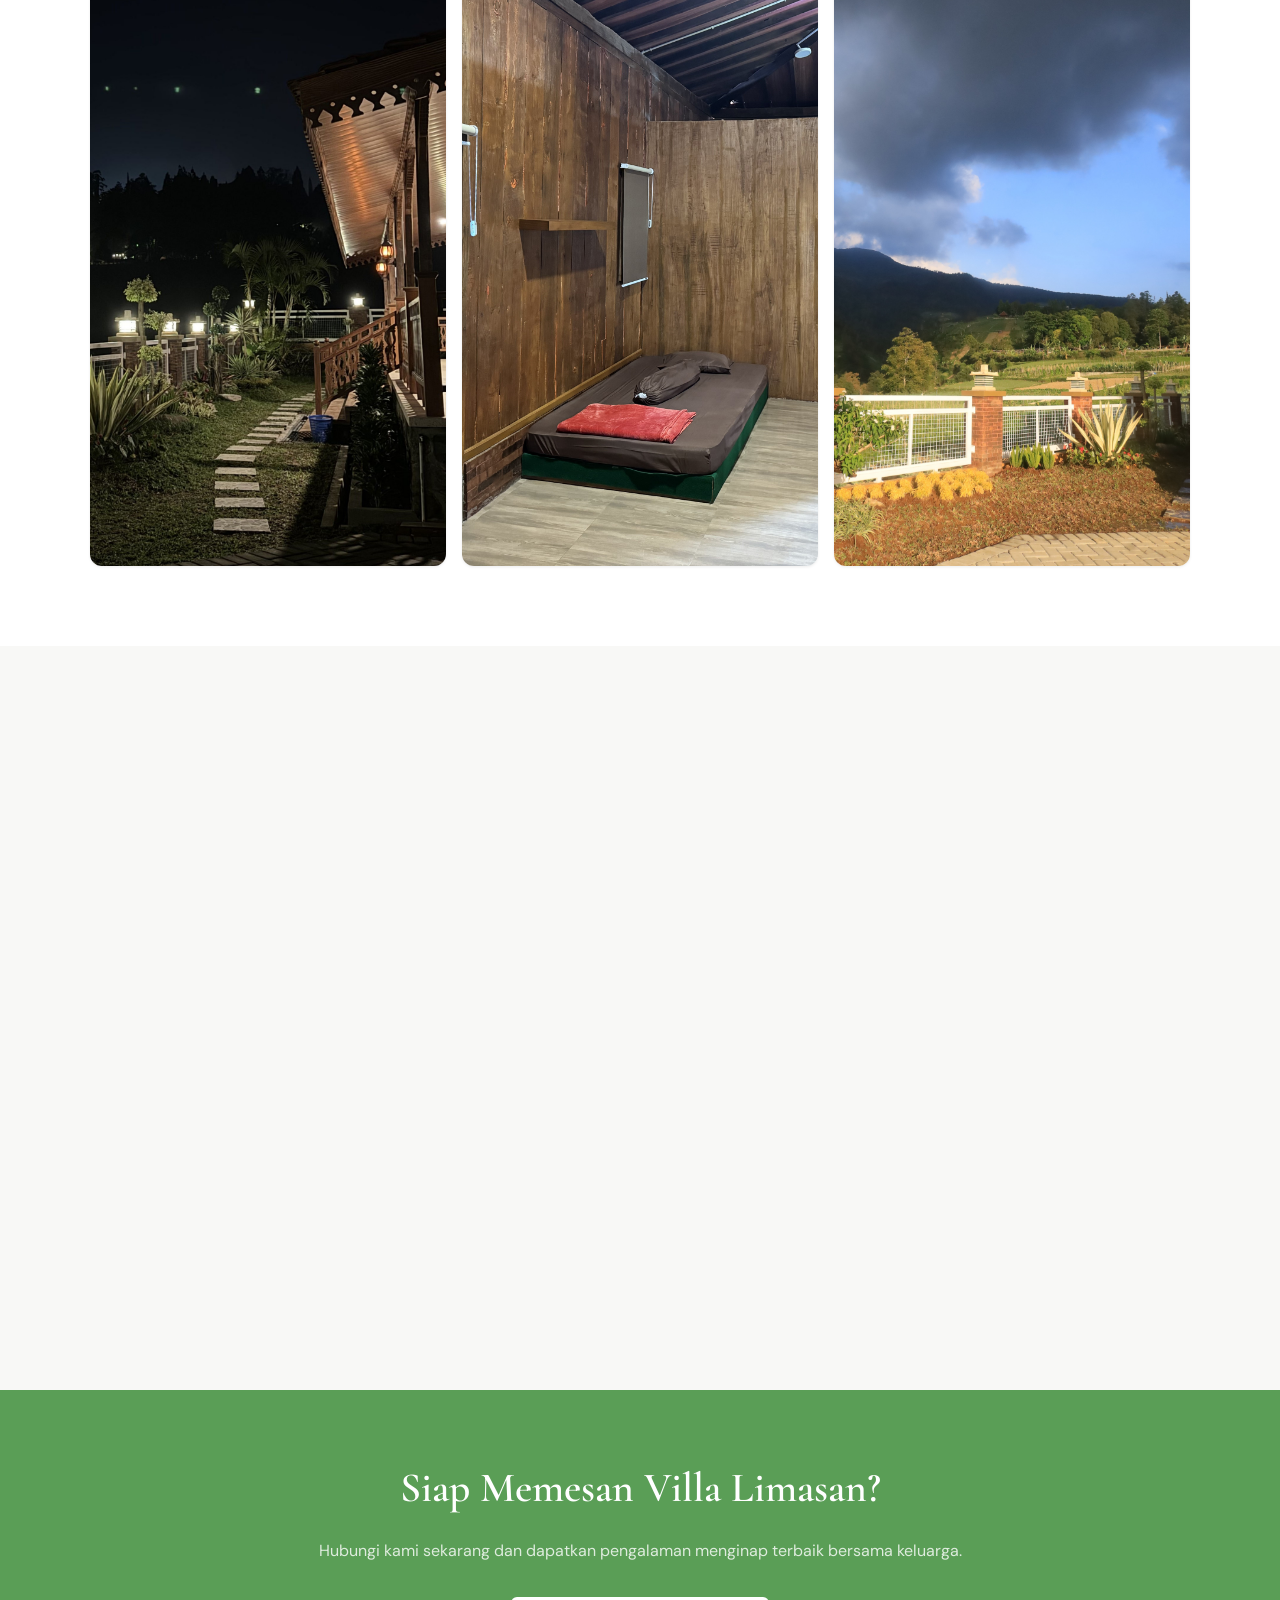
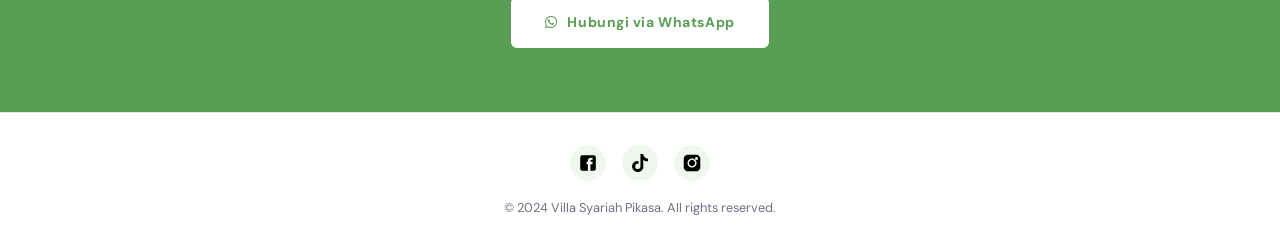
==== commit 95fc9842: "update update" ====
--- a/villalimasan.html
+++ b/villalimasan.html
@@ -4,16 +4,22 @@
   <meta charset="UTF-8">
   <meta name="viewport" content="width=device-width, initial-scale=1.0">
   <title>Villa Limasan · Villa Syariah Pikasa</title>
-  <link rel="stylesheet" href="styles.css">
-  <link rel="stylesheet" href="gallery.css">
+
+  <!-- Fonts -->
   <link rel="preconnect" href="https://fonts.googleapis.com">
   <link rel="preconnect" href="https://fonts.gstatic.com" crossorigin>
   <link href="https://fonts.googleapis.com/css2?family=Cormorant+Garamond:wght@400;500;600;700&family=DM+Sans:wght@300;400;500;600&display=swap" rel="stylesheet">
+
+  <!-- Icons -->
   <link rel="stylesheet" href="https://cdnjs.cloudflare.com/ajax/libs/font-awesome/6.5.0/css/all.min.css">
+
+  <!-- Styles -->
+  <link rel="stylesheet" href="styles.css">
+  <link rel="stylesheet" href="gallery.css">
 </head>
 <body>
 
-  <!-- ═══════════════════════ NAVBAR ═══════════════════════ -->
+  <!-- ══════════════ NAVBAR ══════════════ -->
   <nav class="navbar-gallery" id="navbar">
     <a href="index.html" class="nav-logo">
       <img src="assets/logo.png" alt="Villa Syariah Pikasa">
@@ -23,7 +29,7 @@
     </a>
   </nav>
 
-  <!-- ═══════════════════════ HERO ═══════════════════════ -->
+  <!-- ══════════════ HERO ══════════════ -->
   <section class="gallery-hero background-villa-limasan" id="home">
     <div class="gallery-hero-overlay"></div>
     <div class="gallery-hero-content">
@@ -31,45 +37,45 @@
       <div class="gallery-hero-badge">1 Lantai</div>
       <h1 class="gallery-hero-title">Villa Limasan</h1>
     </div>
-    <a href="#photos" class="gallery-hero-scroll">
+    <a href="#photos" class="gallery-hero-scroll" aria-label="Scroll ke galeri foto">
       <i class="fa fa-chevron-down"></i>
     </a>
   </section>
 
-  <!-- ═══════════════════════ PHOTO GRID ═══════════════════════ -->
+  <!-- ══════════════ PHOTO GRID ══════════════ -->
   <section class="photo-section" id="photos">
     <div class="container">
       <div class="section-label reveal">Galeri Foto</div>
       <h2 class="section-title reveal">Jelajahi Setiap<br>Sudut Villa Limasan</h2>
       <div class="photo-grid reveal" id="photoGrid">
-        <div class="photo-grid-item" data-index="0"><img src="assets/11.jpg" alt="Villa Limasan"></div>
-        <div class="photo-grid-item" data-index="1"><img src="assets/32.jpg" alt="Villa Limasan"></div>
-        <div class="photo-grid-item" data-index="2"><img src="assets/13.jpg" alt="Villa Limasan"></div>
-        <div class="photo-grid-item" data-index="3"><img src="assets/14.jpg" alt="Villa Limasan"></div>
-        <div class="photo-grid-item" data-index="4"><img src="assets/15.jpg" alt="Villa Limasan"></div>
-        <div class="photo-grid-item" data-index="5"><img src="assets/36.jpg" alt="Villa Limasan"></div>
-        <div class="photo-grid-item" data-index="6"><img src="assets/17.jpg" alt="Villa Limasan"></div>
-        <div class="photo-grid-item" data-index="7"><img src="assets/18.jpg" alt="Villa Limasan"></div>
-        <div class="photo-grid-item" data-index="8"><img src="assets/19.jpg" alt="Villa Limasan"></div>
-        <div class="photo-grid-item" data-index="9"><img src="assets/20.jpg" alt="Villa Limasan"></div>
+        <div class="photo-grid-item" data-index="0"><img src="assets/11.jpg"  alt="Villa Limasan"></div>
+        <div class="photo-grid-item" data-index="1"><img src="assets/32.jpg"  alt="Villa Limasan"></div>
+        <div class="photo-grid-item" data-index="2"><img src="assets/13.jpg"  alt="Villa Limasan"></div>
+        <div class="photo-grid-item" data-index="3"><img src="assets/14.jpg"  alt="Villa Limasan"></div>
+        <div class="photo-grid-item" data-index="4"><img src="assets/15.jpg"  alt="Villa Limasan"></div>
+        <div class="photo-grid-item" data-index="5"><img src="assets/36.jpg"  alt="Villa Limasan"></div>
+        <div class="photo-grid-item" data-index="6"><img src="assets/17.jpg"  alt="Villa Limasan"></div>
+        <div class="photo-grid-item" data-index="7"><img src="assets/18.jpg"  alt="Villa Limasan"></div>
+        <div class="photo-grid-item" data-index="8"><img src="assets/19.jpg"  alt="Villa Limasan"></div>
+        <div class="photo-grid-item" data-index="9"><img src="assets/20.jpg"  alt="Villa Limasan"></div>
         <div class="photo-grid-item" data-index="10"><img src="assets/43.jpg" alt="Villa Limasan"></div>
         <div class="photo-grid-item" data-index="11"><img src="assets/44.jpg" alt="Villa Limasan"></div>
       </div>
     </div>
   </section>
 
-  <!-- ═══════════════════════ LIGHTBOX ═══════════════════════ -->
-  <div class="lightbox-overlay" id="lightbox">
+  <!-- ══════════════ LIGHTBOX ══════════════ -->
+  <div class="lightbox-overlay" id="lightbox" role="dialog" aria-modal="true" aria-label="Lightbox galeri foto">
     <div class="lightbox-inner">
-      <button class="lightbox-close" id="lightboxClose"><i class="fa fa-times"></i></button>
-      <button class="lightbox-nav lightbox-prev" id="lightboxPrev"><i class="fa fa-chevron-left"></i></button>
-      <img src="" alt="" id="lightboxImg">
-      <button class="lightbox-nav lightbox-next" id="lightboxNext"><i class="fa fa-chevron-right"></i></button>
+      <button class="lightbox-close" id="lightboxClose" aria-label="Tutup"><i class="fa fa-times"></i></button>
+      <button class="lightbox-nav lightbox-prev" id="lightboxPrev" aria-label="Foto sebelumnya"><i class="fa fa-chevron-left"></i></button>
+      <img src="" alt="Foto Villa Limasan" id="lightboxImg">
+      <button class="lightbox-nav lightbox-next" id="lightboxNext" aria-label="Foto berikutnya"><i class="fa fa-chevron-right"></i></button>
       <div class="lightbox-counter" id="lightboxCounter"></div>
     </div>
   </div>
 
-  <!-- ═══════════════════════ DESCRIPTION + FACILITIES ═══════════════════════ -->
+  <!-- ══════════════ DESCRIPTION + FACILITIES ══════════════ -->
   <section class="villa-desc-section">
     <div class="container">
       <div class="villa-desc-grid">
@@ -91,54 +97,18 @@
         <div class="facilities-wrap reveal">
           <h3 class="facilities-title">Akomodasi &amp; Fasilitas</h3>
           <div class="facilities-grid">
-            <div class="facility-item">
-              <img src="icons/bedroom.png" alt="Kamar Tidur">
-              <span>3 Kamar Tidur</span>
-            </div>
-            <div class="facility-item">
-              <img src="icons/bathroom.png" alt="Kamar Mandi">
-              <span>2 Kamar Mandi</span>
-            </div>
-            <div class="facility-item">
-              <img src="icons/tv.png" alt="TV">
-              <span>TV</span>
-            </div>
-            <div class="facility-item">
-              <img src="icons/fridge.png" alt="Kulkas">
-              <span>Kulkas</span>
-            </div>
-            <div class="facility-item">
-              <img src="icons/water-heater.png" alt="Pemanas Air">
-              <span>Pemanas Air</span>
-            </div>
-            <div class="facility-item">
-              <img src="icons/dispenser.png" alt="Dispenser">
-              <span>Dispenser</span>
-            </div>
-            <div class="facility-item">
-              <img src="icons/kitchen.png" alt="Dapur">
-              <span>Dapur Lengkap</span>
-            </div>
-            <div class="facility-item">
-              <img src="icons/dining-table.png" alt="Meja Makan">
-              <span>Meja Makan</span>
-            </div>
-            <div class="facility-item">
-              <img src="icons/wifi.png" alt="WiFi">
-              <span>WiFi Gratis</span>
-            </div>
-            <div class="facility-item">
-              <img src="icons/balcony.png" alt="Teras">
-              <span>Teras</span>
-            </div>
-            <div class="facility-item">
-              <img src="icons/parking.png" alt="Parkiran">
-              <span>Parkiran Luas</span>
-            </div>
-            <div class="facility-item">
-              <img src="icons/mountain.png" alt="View Gunung">
-              <span>View Gunung Lawu</span>
-            </div>
+            <div class="facility-item"><img src="icons/bedroom.png"      alt=""><span>3 Kamar Tidur</span></div>
+            <div class="facility-item"><img src="icons/bathroom.png"     alt=""><span>2 Kamar Mandi</span></div>
+            <div class="facility-item"><img src="icons/tv.png"           alt=""><span>TV</span></div>
+            <div class="facility-item"><img src="icons/fridge.png"       alt=""><span>Kulkas</span></div>
+            <div class="facility-item"><img src="icons/water-heater.png" alt=""><span>Pemanas Air</span></div>
+            <div class="facility-item"><img src="icons/dispenser.png"    alt=""><span>Dispenser</span></div>
+            <div class="facility-item"><img src="icons/kitchen.png"      alt=""><span>Dapur Lengkap</span></div>
+            <div class="facility-item"><img src="icons/dining-table.png" alt=""><span>Meja Makan</span></div>
+            <div class="facility-item"><img src="icons/wifi.png"         alt=""><span>WiFi Gratis</span></div>
+            <div class="facility-item"><img src="icons/balcony.png"      alt=""><span>Teras</span></div>
+            <div class="facility-item"><img src="icons/parking.png"      alt=""><span>Parkiran Luas</span></div>
+            <div class="facility-item"><img src="icons/mountain.png"     alt=""><span>View Gunung Lawu</span></div>
           </div>
         </div>
 
@@ -146,27 +116,27 @@
     </div>
   </section>
 
-  <!-- ═══════════════════════ CTA ═══════════════════════ -->
+  <!-- ══════════════ CTA ══════════════ -->
   <section class="cta-strip">
     <div class="container">
       <h2>Siap Memesan Villa Limasan?</h2>
       <p>Hubungi kami sekarang dan dapatkan pengalaman menginap terbaik bersama keluarga.</p>
-      <a href="https://wa.me/6285743099997" class="btn btn-white" target="_blank">
-        <i class="fab fa-whatsapp" style="margin-right:6px"></i> Hubungi via WhatsApp
-      </a>
-    </div>
-  </section>
-
-  <!-- ═══════════════════════ FOOTER ═══════════════════════ -->
+      <a href="https://wa.me/6285743099997" class="btn btn-white" target="_blank" rel="noopener noreferrer">
+        <i class="fab fa-whatsapp" style="margin-right: 6px"></i> Hubungi via WhatsApp
+      </a>
+    </div>
+  </section>
+
+  <!-- ══════════════ FOOTER ══════════════ -->
   <footer class="footer">
     <div class="footer-social">
-      <a href="https://www.facebook.com/share/XuetdsV49T7Bx52q/?mibextid=qi2Omg" target="_blank" aria-label="Facebook">
+      <a href="https://www.facebook.com/share/XuetdsV49T7Bx52q/?mibextid=qi2Omg" target="_blank" rel="noopener noreferrer" aria-label="Facebook">
         <img src="icons/facebook.png" alt="Facebook">
       </a>
-      <a href="https://www.tiktok.com/@villa.pikasa?_t=8ozs2mw2bA0&_r=1" target="_blank" aria-label="TikTok">
+      <a href="https://www.tiktok.com/@villa.pikasa?_t=8ozs2mw2bA0&_r=1" target="_blank" rel="noopener noreferrer" aria-label="TikTok">
         <img src="icons/tik-tok.png" alt="TikTok">
       </a>
-      <a href="https://www.instagram.com/villapikasaa?igsh=eWI1OGI0N3FvbjY1" target="_blank" aria-label="Instagram">
+      <a href="https://www.instagram.com/villapikasaa?igsh=eWI1OGI0N3FvbjY1" target="_blank" rel="noopener noreferrer" aria-label="Instagram">
         <img src="icons/instagram.png" alt="Instagram">
       </a>
     </div>
@@ -182,35 +152,42 @@
 
     /* ── Smooth scroll ── */
     document.querySelectorAll('a[href^="#"]').forEach(anchor => {
-      anchor.addEventListener('click', function(e) {
-        e.preventDefault();
+      anchor.addEventListener('click', function (e) {
         const target = document.querySelector(this.getAttribute('href'));
         if (!target) return;
+        e.preventDefault();
         window.scrollTo({ top: target.offsetTop - navbar.offsetHeight, behavior: 'smooth' });
       });
     });
 
     /* ── Scroll reveal ── */
-    const revealEls = document.querySelectorAll('.reveal');
     const observer = new IntersectionObserver((entries) => {
-      entries.forEach(el => {
-        if (el.isIntersecting) { el.target.classList.add('revealed'); observer.unobserve(el.target); }
+      entries.forEach(entry => {
+        if (entry.isIntersecting) {
+          entry.target.classList.add('revealed');
+          observer.unobserve(entry.target);
+        }
       });
     }, { threshold: 0.1 });
-    revealEls.forEach(el => observer.observe(el));
+
+    document.querySelectorAll('.reveal').forEach(el => observer.observe(el));
 
     /* ── Lightbox ── */
-    const images = Array.from(document.querySelectorAll('.photo-grid-item img')).map(img => img.src);
-    let currentLightbox = 0;
+    const images   = Array.from(document.querySelectorAll('.photo-grid-item img')).map(img => img.src);
+    let current    = 0;
 
     const lightbox        = document.getElementById('lightbox');
     const lightboxImg     = document.getElementById('lightboxImg');
     const lightboxCounter = document.getElementById('lightboxCounter');
 
+    function updateLightbox() {
+      lightboxImg.src          = images[current];
+      lightboxCounter.textContent = (current + 1) + ' / ' + images.length;
+    }
+
     function openLightbox(index) {
-      currentLightbox = index;
-      lightboxImg.src = images[index];
-      lightboxCounter.textContent = (index + 1) + ' / ' + images.length;
+      current = index;
+      updateLightbox();
       lightbox.classList.add('active');
       document.body.style.overflow = 'hidden';
     }
@@ -221,9 +198,8 @@
     }
 
     function moveLightbox(dir) {
-      currentLightbox = (currentLightbox + dir + images.length) % images.length;
-      lightboxImg.src = images[currentLightbox];
-      lightboxCounter.textContent = (currentLightbox + 1) + ' / ' + images.length;
+      current = (current + dir + images.length) % images.length;
+      updateLightbox();
     }
 
     document.querySelectorAll('.photo-grid-item').forEach((item, i) => {
@@ -234,14 +210,14 @@
     document.getElementById('lightboxPrev').addEventListener('click', () => moveLightbox(-1));
     document.getElementById('lightboxNext').addEventListener('click', () => moveLightbox(1));
 
-    lightbox.addEventListener('click', (e) => {
+    lightbox.addEventListener('click', e => {
       if (e.target === lightbox) closeLightbox();
     });
 
-    document.addEventListener('keydown', (e) => {
+    document.addEventListener('keydown', e => {
       if (!lightbox.classList.contains('active')) return;
-      if (e.key === 'Escape') closeLightbox();
-      if (e.key === 'ArrowLeft') moveLightbox(-1);
+      if (e.key === 'Escape')     closeLightbox();
+      if (e.key === 'ArrowLeft')  moveLightbox(-1);
       if (e.key === 'ArrowRight') moveLightbox(1);
     });
   </script>
--- a/styles.css
+++ b/styles.css
@@ -1,11 +1,9 @@
 /* ═══════════════════════════════════════════════════
    Villa Syariah Pikasa — styles.css
-   Clean, token-based, component-driven CSS
    ═══════════════════════════════════════════════════ */
 
 /* ── 1. DESIGN TOKENS ─────────────────────────────── */
 :root {
-  /* Colors */
   --clr-green:      #5a9e56;
   --clr-green-dark: #3d7a3a;
   --clr-green-pale: #f0f7ef;
@@ -15,11 +13,9 @@
   --clr-muted:      #6b7280;
   --clr-border:     #e5e7eb;
 
-  /* Typography */
   --font-display: 'Cormorant Garamond', Georgia, serif;
   --font-body:    'DM Sans', sans-serif;
 
-  /* Spacing scale */
   --space-xs:  4px;
   --space-sm:  8px;
   --space-md:  16px;
@@ -27,26 +23,32 @@
   --space-xl:  64px;
   --space-2xl: 96px;
 
-  /* Layout */
   --navbar-h:    70px;
   --container-w: 1100px;
   --radius-sm:   6px;
   --radius-md:   12px;
   --radius-lg:   20px;
 
-  /* Shadows */
-  --shadow-sm: 0 1px 3px rgba(0,0,0,.08);
-  --shadow-md: 0 4px 16px rgba(0,0,0,.10);
-  --shadow-lg: 0 8px 32px rgba(0,0,0,.14);
-
-  /* Transitions */
+  --shadow-sm: 0 1px 3px rgba(0, 0, 0, .08);
+  --shadow-md: 0 4px 16px rgba(0, 0, 0, .10);
+  --shadow-lg: 0 8px 32px rgba(0, 0, 0, .14);
+
   --transition: 0.25s ease;
 }
 
 /* ── 2. RESET & BASE ───────────────────────────────── */
-*, *::before, *::after { box-sizing: border-box; margin: 0; padding: 0; }
-
-html { scroll-behavior: smooth; font-size: 16px; }
+*,
+*::before,
+*::after {
+  box-sizing: border-box;
+  margin: 0;
+  padding: 0;
+}
+
+html {
+  scroll-behavior: smooth;
+  font-size: 16px;
+}
 
 body {
   font-family: var(--font-body);
@@ -56,17 +58,26 @@
   -webkit-font-smoothing: antialiased;
 }
 
-img { display: block; max-width: 100%; }
-a   { text-decoration: none; color: inherit; }
-ul  { list-style: none; }
-
-/* ── 3. UTILITY CLASSES ────────────────────────────── */
+img {
+  display: block;
+  max-width: 100%;
+}
+
+a {
+  text-decoration: none;
+  color: inherit;
+}
+
+ul {
+  list-style: none;
+}
+
+/* ── 3. UTILITY ────────────────────────────────────── */
 .container {
   width: min(var(--container-w), 100% - 2 * var(--space-lg));
   margin-inline: auto;
 }
 
-/* Section shared layout */
 .section {
   min-height: 100vh;
   display: flex;
@@ -75,7 +86,6 @@
 }
 
 .section-label {
-  font-family: var(--font-body);
   font-size: 0.75rem;
   font-weight: 600;
   letter-spacing: 0.18em;
@@ -110,16 +120,23 @@
   letter-spacing: 0.04em;
   cursor: pointer;
   border: 2px solid transparent;
-  transition: background var(--transition), color var(--transition), border-color var(--transition), transform var(--transition);
-}
-
-.btn:hover { transform: translateY(-1px); }
+  transition:
+    background var(--transition),
+    color var(--transition),
+    border-color var(--transition),
+    transform var(--transition);
+}
+
+.btn:hover {
+  transform: translateY(-1px);
+}
 
 .btn-primary {
   background: var(--clr-green);
   color: var(--clr-white);
   border-color: var(--clr-green);
 }
+
 .btn-primary:hover {
   background: var(--clr-green-dark);
   border-color: var(--clr-green-dark);
@@ -130,12 +147,16 @@
   color: var(--clr-white);
   border-color: var(--clr-white);
 }
+
 .btn-outline:hover {
   background: var(--clr-white);
   color: var(--clr-green);
 }
 
-.btn-full { width: 100%; text-align: center; }
+.btn-full {
+  width: 100%;
+  text-align: center;
+}
 
 /* ── 5. SCROLL REVEAL ──────────────────────────────── */
 .reveal {
@@ -143,12 +164,30 @@
   transform: translateY(28px);
   transition: opacity 0.6s ease, transform 0.6s ease;
 }
+
 .reveal.revealed {
   opacity: 1;
   transform: translateY(0);
 }
 
-/* ── 6. NAVBAR ─────────────────────────────────────── */
+/* ── 6. KEYFRAMES ───────────────────────────────────── */
+@keyframes heroFadeIn {
+  from {
+    opacity: 0;
+    transform: translateY(24px);
+  }
+  to {
+    opacity: 1;
+    transform: translateY(0);
+  }
+}
+
+@keyframes bounce {
+  0%, 100% { transform: translateX(-50%) translateY(0); }
+  50%       { transform: translateX(-50%) translateY(8px); }
+}
+
+/* ── 7. NAVBAR ─────────────────────────────────────── */
 .navbar {
   position: fixed;
   inset-block-start: 0;
@@ -159,6 +198,7 @@
   justify-content: space-between;
   padding-inline: var(--space-xl);
   z-index: 1000;
+  background: transparent;
   transition: background var(--transition), box-shadow var(--transition);
 }
 
@@ -167,13 +207,11 @@
   box-shadow: var(--shadow-sm);
 }
 
-/* Logo */
 .nav-logo img {
   width: 80px;
   height: auto;
 }
 
-/* Links */
 .nav-links {
   display: flex;
   gap: var(--space-lg);
@@ -186,23 +224,32 @@
   text-transform: uppercase;
   color: var(--clr-white);
   position: relative;
-  padding-block-end: 2px;
+  padding-bottom: 2px;
   transition: color var(--transition);
 }
 
 .nav-links a::after {
   content: '';
   position: absolute;
-  bottom: 0; left: 0;
-  width: 0; height: 2px;
+  bottom: 0;
+  left: 0;
+  width: 0;
+  height: 2px;
   background: var(--clr-green);
   transition: width var(--transition);
 }
 
-.nav-links a:hover::after { width: 100%; }
-
-.navbar.scrolled .nav-links a { color: var(--clr-text); }
-.navbar.scrolled .nav-links a:hover { color: var(--clr-green); }
+.nav-links a:hover::after {
+  width: 100%;
+}
+
+.navbar.scrolled .nav-links a {
+  color: var(--clr-text);
+}
+
+.navbar.scrolled .nav-links a:hover {
+  color: var(--clr-green);
+}
 
 /* Hamburger */
 .nav-toggle {
@@ -213,29 +260,34 @@
   border: none;
   cursor: pointer;
   padding: 4px;
-}
+  z-index: 1001;
+}
+
 .nav-toggle span {
   display: block;
-  width: 24px; height: 2px;
+  width: 24px;
+  height: 2px;
   background: var(--clr-white);
   border-radius: 2px;
   transition: transform var(--transition), opacity var(--transition), background var(--transition);
 }
-.navbar.scrolled .nav-toggle span,
-.navbar.menu-open .nav-toggle span { background: var(--clr-text); }
+
+.navbar.scrolled .nav-toggle span {
+  background: var(--clr-text);
+}
 
 .nav-toggle.active span:nth-child(1) { transform: translateY(7px) rotate(45deg); }
 .nav-toggle.active span:nth-child(2) { opacity: 0; }
 .nav-toggle.active span:nth-child(3) { transform: translateY(-7px) rotate(-45deg); }
 
-/* ── 7. HERO ────────────────────────────────────────── */
+/* ── 8. HERO ────────────────────────────────────────── */
 .hero {
   position: relative;
   min-height: 100vh;
   display: flex;
   align-items: center;
   justify-content: center;
-  background: url('assets/villaP.jpg') center/cover no-repeat;
+  background: url('assets/villaP.jpg') center / cover no-repeat;
   text-align: center;
   overflow: hidden;
 }
@@ -243,7 +295,7 @@
 .hero-overlay {
   position: absolute;
   inset: 0;
-  background: linear-gradient(160deg, rgba(10,30,10,.7) 0%, rgba(10,30,10,.35) 100%);
+  background: linear-gradient(160deg, rgba(10, 30, 10, .7) 0%, rgba(10, 30, 10, .35) 100%);
 }
 
 .hero-content {
@@ -255,17 +307,12 @@
   animation: heroFadeIn .9s ease both;
 }
 
-@keyframes heroFadeIn {
-  from { opacity: 0; transform: translateY(24px); }
-  to   { opacity: 1; transform: translateY(0); }
-}
-
 .hero-eyebrow {
   font-size: 0.75rem;
   font-weight: 600;
   letter-spacing: 0.2em;
   text-transform: uppercase;
-  color: rgba(255,255,255,.75);
+  color: rgba(255, 255, 255, .75);
   margin-bottom: var(--space-md);
 }
 
@@ -279,28 +326,22 @@
 
 .hero-subtitle {
   font-size: 1rem;
-  color: rgba(255,255,255,.8);
+  color: rgba(255, 255, 255, .8);
   margin-bottom: var(--space-lg);
 }
 
-/* Scroll hint arrow */
 .hero-scroll-hint {
   position: absolute;
   bottom: var(--space-lg);
   left: 50%;
   transform: translateX(-50%);
-  color: rgba(255,255,255,.6);
+  color: rgba(255, 255, 255, .6);
   font-size: 1.1rem;
   animation: bounce 2s infinite;
   z-index: 1;
 }
 
-@keyframes bounce {
-  0%, 100% { transform: translateX(-50%) translateY(0); }
-  50%       { transform: translateX(-50%) translateY(8px); }
-}
-
-/* ── 8. ABOUT ───────────────────────────────────────── */
+/* ── 9. ABOUT ───────────────────────────────────────── */
 .about {
   background: var(--clr-white);
 }
@@ -349,7 +390,7 @@
   letter-spacing: 0.08em;
 }
 
-/* ── 9. SERVICES ────────────────────────────────────── */
+/* ── 10. SERVICES ───────────────────────────────────── */
 .services {
   background: var(--clr-bg);
 }
@@ -375,7 +416,8 @@
 }
 
 .service-icon {
-  width: 52px; height: 52px;
+  width: 52px;
+  height: 52px;
   border-radius: 50%;
   background: var(--clr-green-pale);
   display: flex;
@@ -399,7 +441,7 @@
   line-height: 1.7;
 }
 
-/* ── 10. GALLERY ────────────────────────────────────── */
+/* ── 11. GALLERY ────────────────────────────────────── */
 .gallery {
   background: var(--clr-white);
 }
@@ -473,7 +515,7 @@
   line-height: 1.7;
 }
 
-/* ── 11. CONTACT ────────────────────────────────────── */
+/* ── 12. CONTACT ────────────────────────────────────── */
 .contact {
   background: var(--clr-bg);
   flex-direction: column;
@@ -492,7 +534,6 @@
   margin-bottom: var(--space-xl);
 }
 
-/* Contact info */
 .contact-info {
   display: flex;
   flex-direction: column;
@@ -533,9 +574,11 @@
   font-size: 0.88rem;
   transition: color var(--transition);
 }
-.info-link:hover { color: var(--clr-green); }
-
-/* Contact form */
+
+.info-link:hover {
+  color: var(--clr-green);
+}
+
 .contact-form {
   background: var(--clr-white);
   border-radius: var(--radius-lg);
@@ -569,19 +612,21 @@
   font-family: var(--font-body);
   font-size: 0.9rem;
   color: var(--clr-text);
+  outline: none;
   transition: border-color var(--transition), box-shadow var(--transition);
-  outline: none;
 }
 
 .contact-form input:focus,
 .contact-form textarea:focus {
   border-color: var(--clr-green);
-  box-shadow: 0 0 0 3px rgba(90,158,86,.12);
-}
-
-.contact-form textarea { resize: vertical; min-height: 120px; }
-
-/* Map */
+  box-shadow: 0 0 0 3px rgba(90, 158, 86, .12);
+}
+
+.contact-form textarea {
+  resize: vertical;
+  min-height: 120px;
+}
+
 .map-wrap {
   text-align: center;
 }
@@ -602,7 +647,7 @@
   box-shadow: var(--shadow-md);
 }
 
-/* ── 12. FOOTER ─────────────────────────────────────── */
+/* ── 13. FOOTER ─────────────────────────────────────── */
 .footer {
   background: var(--clr-white);
   border-top: 1px solid var(--clr-border);
@@ -621,7 +666,8 @@
   display: flex;
   align-items: center;
   justify-content: center;
-  width: 36px; height: 36px;
+  width: 36px;
+  height: 36px;
   border-radius: 50%;
   background: var(--clr-green-pale);
   transition: background var(--transition), transform var(--transition);
@@ -633,7 +679,8 @@
 }
 
 .footer-social img {
-  width: 18px; height: 18px;
+  width: 18px;
+  height: 18px;
   object-fit: contain;
 }
 
@@ -642,10 +689,17 @@
   color: var(--clr-muted);
 }
 
-/* ── 13. RESPONSIVE ─────────────────────────────────── */
+/* ══════════════════════════════════════════════════════
+   14. RESPONSIVE
+══════════════════════════════════════════════════════ */
+
+/* ── Tablet (≤ 900px) ── */
 @media (max-width: 900px) {
-  .navbar { padding-inline: var(--space-lg); }
-
+  .navbar {
+    padding-inline: 20px;
+  }
+
+  /* Mobile nav drawer */
   .nav-links {
     position: fixed;
     inset-block-start: var(--navbar-h);
@@ -654,55 +708,192 @@
     flex-direction: column;
     align-items: center;
     gap: 0;
-    padding: var(--space-lg) 0;
-    transform: translateY(-110%);
+    padding-block: var(--space-md);
+    transform: translateY(-120%);
     transition: transform 0.35s ease;
     box-shadow: var(--shadow-md);
-  }
-
-  .nav-links.open { transform: translateY(0); }
+    z-index: 999;
+  }
+
+  .nav-links.open {
+    transform: translateY(0);
+  }
 
   .nav-links a {
     color: var(--clr-text);
-    font-size: 1rem;
-    padding: var(--space-md) 0;
+    font-size: 0.95rem;
+    padding-block: 14px;
     width: 100%;
     text-align: center;
   }
 
-  .nav-toggle { display: flex; }
-
-  /* About */
+  .nav-links a:hover {
+    color: var(--clr-green);
+  }
+
+  .nav-toggle {
+    display: flex;
+  }
+
+  .nav-toggle span {
+    background: var(--clr-white);
+  }
+
+  .navbar.scrolled .nav-toggle span {
+    background: var(--clr-text);
+  }
+
   .about-grid {
     grid-template-columns: 1fr;
-    gap: var(--space-lg);
-  }
-
-  /* Services */
+    gap: 32px;
+  }
+
   .services-grid {
     grid-template-columns: 1fr;
     max-width: 480px;
     margin-inline: auto;
   }
 
-  /* Gallery */
-  .villa-grid { grid-template-columns: 1fr; max-width: 560px; margin-inline: auto; }
-
-  /* Contact */
-  .contact-grid { grid-template-columns: 1fr; }
-}
-
+  .villa-grid {
+    grid-template-columns: 1fr;
+    max-width: 560px;
+    margin-inline: auto;
+  }
+
+  .contact-grid {
+    grid-template-columns: 1fr;
+  }
+}
+
+/* ── Mobile (≤ 600px) ── */
 @media (max-width: 600px) {
-  .section { padding-block: calc(var(--navbar-h) + var(--space-lg)) var(--space-lg); }
-
-  .about-stats { grid-template-columns: repeat(3, 1fr); gap: var(--space-sm); }
-
-  .stat { padding: var(--space-md) var(--space-sm); }
-  .stat-number { font-size: 1.8rem; }
-
-  .contact-form { padding: var(--space-lg); }
-
-  .villa-img-wrap img { height: 200px; }
-
-  .map-wrap iframe { height: 180px; }
+  .navbar {
+    padding-inline: 16px;
+  }
+
+  .section {
+    padding-top: 100px;
+    padding-bottom: 48px;
+  }
+
+  .about-stats {
+    grid-template-columns: repeat(3, 1fr);
+    gap: 8px;
+  }
+
+  .stat {
+    padding: 16px 8px;
+  }
+
+  .stat-number {
+    font-size: 1.8rem;
+  }
+
+  .contact-form {
+    padding: 24px 20px;
+  }
+
+  .villa-img-wrap img {
+    height: 200px;
+  }
+
+  .map-wrap iframe {
+    height: 180px;
+  }
+
+  .btn {
+    padding: 10px 20px;
+    font-size: 0.82rem;
+  }
+
+  .footer {
+    padding: 24px 16px;
+  }
+
+  .container {
+    width: calc(100% - 32px);
+  }
+}
+
+/* ── HP kecil (≤ 400px) ── */
+@media (max-width: 400px) {
+  .navbar {
+    padding-inline: 12px;
+  }
+
+  .nav-logo img {
+    width: 64px;
+  }
+
+  .section {
+    padding-top: 90px;
+    padding-bottom: 32px;
+  }
+
+  .container {
+    width: calc(100% - 24px);
+  }
+
+  .hero-title {
+    font-size: clamp(1.7rem, 8vw, 2.2rem);
+  }
+
+  .section-title {
+    font-size: clamp(1.5rem, 7vw, 2rem);
+  }
+
+  .about-stats {
+    grid-template-columns: repeat(3, 1fr);
+    gap: 6px;
+  }
+
+  .stat {
+    padding: 12px 6px;
+  }
+
+  .stat-number {
+    font-size: 1.5rem;
+  }
+
+  .stat-label {
+    font-size: 0.65rem;
+  }
+
+  .services-grid {
+    max-width: 100%;
+  }
+
+  .service-card {
+    padding: 28px 16px;
+  }
+
+  .villa-img-wrap img {
+    height: 180px;
+  }
+
+  .villa-info {
+    padding: 16px;
+  }
+
+  .contact-form {
+    padding: 16px 12px;
+  }
+
+  .contact-form input,
+  .contact-form textarea {
+    padding: 10px 12px;
+  }
+
+  .info-item {
+    flex-direction: column;
+    gap: 4px;
+  }
+
+  .map-wrap iframe {
+    height: 160px;
+  }
+
+  .footer {
+    padding: 16px 12px;
+  }
 }
--- a/gallery.css
+++ b/gallery.css
@@ -4,7 +4,61 @@
    Inherits design tokens from styles.css
    ═══════════════════════════════════════════════════ */
 
-/* ── 1. GALLERY HERO ───────────────────────────────── */
+/* ── 1. GALLERY NAVBAR ─────────────────────────────── */
+.navbar-gallery {
+  position: fixed;
+  inset-block-start: 0;
+  inset-inline: 0;
+  height: var(--navbar-h);
+  display: flex;
+  align-items: center;
+  justify-content: space-between;
+  padding-inline: var(--space-xl);
+  z-index: 1000;
+  background: transparent;
+  transition: background var(--transition), box-shadow var(--transition);
+}
+
+.navbar-gallery.scrolled {
+  background: var(--clr-white);
+  box-shadow: var(--shadow-sm);
+}
+
+.navbar-gallery .nav-logo img {
+  width: 80px;
+  height: auto;
+}
+
+.navbar-gallery .back-link {
+  display: flex;
+  align-items: center;
+  gap: 8px;
+  font-size: 0.8rem;
+  font-weight: 600;
+  letter-spacing: 0.1em;
+  text-transform: uppercase;
+  color: var(--clr-white);
+  transition: color var(--transition);
+}
+
+.navbar-gallery .back-link i {
+  font-size: 0.75rem;
+  transition: transform var(--transition);
+}
+
+.navbar-gallery .back-link:hover i {
+  transform: translateX(-3px);
+}
+
+.navbar-gallery.scrolled .back-link {
+  color: var(--clr-text);
+}
+
+.navbar-gallery.scrolled .back-link:hover {
+  color: var(--clr-green);
+}
+
+/* ── 2. GALLERY HERO ───────────────────────────────── */
 .gallery-hero {
   position: relative;
   height: 100vh;
@@ -30,7 +84,7 @@
 .gallery-hero-overlay {
   position: absolute;
   inset: 0;
-  background: linear-gradient(160deg, rgba(10,30,10,.72) 0%, rgba(10,30,10,.38) 100%);
+  background: linear-gradient(160deg, rgba(10, 30, 10, .72) 0%, rgba(10, 30, 10, .38) 100%);
 }
 
 .gallery-hero-content {
@@ -46,22 +100,13 @@
   font-weight: 600;
   letter-spacing: 0.22em;
   text-transform: uppercase;
-  color: rgba(255,255,255,.72);
+  color: rgba(255, 255, 255, .72);
   margin-bottom: var(--space-md);
-}
-
-.gallery-hero-title {
-  font-family: var(--font-display);
-  font-size: clamp(2.4rem, 6vw, 4.4rem);
-  font-weight: 600;
-  line-height: 1.1;
-  margin-bottom: var(--space-md);
-  letter-spacing: -0.01em;
 }
 
 .gallery-hero-badge {
   display: inline-block;
-  background: rgba(90,158,86,.85);
+  background: rgba(90, 158, 86, .85);
   color: var(--clr-white);
   font-size: 0.75rem;
   font-weight: 700;
@@ -73,72 +118,26 @@
   backdrop-filter: blur(6px);
 }
 
-/* Hero scroll hint */
+.gallery-hero-title {
+  font-family: var(--font-display);
+  font-size: clamp(2.4rem, 6vw, 4.4rem);
+  font-weight: 600;
+  line-height: 1.1;
+  letter-spacing: -0.01em;
+}
+
 .gallery-hero-scroll {
   position: absolute;
   bottom: var(--space-lg);
   left: 50%;
   transform: translateX(-50%);
-  color: rgba(255,255,255,.6);
+  color: rgba(255, 255, 255, .6);
   font-size: 1.1rem;
   animation: bounce 2s infinite;
   z-index: 1;
+  background: none;
   border: none;
-  background: none;
   cursor: pointer;
-}
-
-/* ── 2. GALLERY NAVBAR ─────────────────────────────── */
-.navbar-gallery {
-  position: fixed;
-  inset-block-start: 0;
-  inset-inline: 0;
-  height: var(--navbar-h);
-  display: flex;
-  align-items: center;
-  justify-content: space-between;
-  padding-inline: var(--space-xl);
-  z-index: 1000;
-  transition: background var(--transition), box-shadow var(--transition);
-}
-
-.navbar-gallery.scrolled {
-  background: var(--clr-white);
-  box-shadow: var(--shadow-sm);
-}
-
-.navbar-gallery .nav-logo img {
-  width: 80px;
-  height: auto;
-}
-
-.navbar-gallery .back-link {
-  display: flex;
-  align-items: center;
-  gap: 8px;
-  font-size: 0.8rem;
-  font-weight: 600;
-  letter-spacing: 0.1em;
-  text-transform: uppercase;
-  color: var(--clr-white);
-  transition: color var(--transition);
-}
-
-.navbar-gallery .back-link i {
-  font-size: 0.75rem;
-  transition: transform var(--transition);
-}
-
-.navbar-gallery .back-link:hover i {
-  transform: translateX(-3px);
-}
-
-.navbar-gallery.scrolled .back-link {
-  color: var(--clr-text);
-}
-
-.navbar-gallery.scrolled .back-link:hover {
-  color: var(--clr-green);
 }
 
 /* ── 3. PHOTO GRID ─────────────────────────────────── */
@@ -177,13 +176,13 @@
   content: '';
   position: absolute;
   inset: 0;
-  background: rgba(10,30,10,0);
+  background: rgba(10, 30, 10, 0);
+  border-radius: var(--radius-md);
   transition: background var(--transition);
-  border-radius: var(--radius-md);
 }
 
 .photo-grid-item:hover::after {
-  background: rgba(10,30,10,.18);
+  background: rgba(10, 30, 10, .18);
 }
 
 .photo-grid-item:hover img {
@@ -195,7 +194,7 @@
   display: none;
   position: fixed;
   inset: 0;
-  background: rgba(0,0,0,.92);
+  background: rgba(0, 0, 0, .92);
   z-index: 2000;
   align-items: center;
   justify-content: center;
@@ -227,21 +226,23 @@
   right: 0;
   background: none;
   border: none;
-  color: rgba(255,255,255,.8);
+  color: rgba(255, 255, 255, .8);
   font-size: 1.5rem;
   cursor: pointer;
+  line-height: 1;
   transition: color var(--transition);
-  line-height: 1;
-}
-
-.lightbox-close:hover { color: var(--clr-white); }
+}
+
+.lightbox-close:hover {
+  color: var(--clr-white);
+}
 
 .lightbox-nav {
   position: absolute;
   top: 50%;
   transform: translateY(-50%);
-  background: rgba(255,255,255,.12);
-  border: 1px solid rgba(255,255,255,.2);
+  background: rgba(255, 255, 255, .12);
+  border: 1px solid rgba(255, 255, 255, .2);
   color: var(--clr-white);
   width: 44px;
   height: 44px;
@@ -251,17 +252,20 @@
   justify-content: center;
   cursor: pointer;
   font-size: 1rem;
+  backdrop-filter: blur(4px);
   transition: background var(--transition);
-  backdrop-filter: blur(4px);
-}
-
-.lightbox-nav:hover { background: rgba(255,255,255,.25); }
+}
+
+.lightbox-nav:hover {
+  background: rgba(255, 255, 255, .25);
+}
+
 .lightbox-prev { left: -60px; }
 .lightbox-next { right: -60px; }
 
 .lightbox-counter {
   text-align: center;
-  color: rgba(255,255,255,.6);
+  color: rgba(255, 255, 255, .6);
   font-size: 0.8rem;
   margin-top: var(--space-md);
   letter-spacing: 0.1em;
@@ -292,15 +296,6 @@
   text-transform: uppercase;
   color: var(--clr-green);
   margin-bottom: var(--space-md);
-}
-
-.villa-desc-title {
-  font-family: var(--font-display);
-  font-size: clamp(2rem, 4vw, 3rem);
-  font-weight: 600;
-  line-height: 1.2;
-  color: var(--clr-text);
-  margin-bottom: var(--space-lg);
 }
 
 .villa-desc-floor {
@@ -316,6 +311,15 @@
   margin-bottom: var(--space-md);
 }
 
+.villa-desc-title {
+  font-family: var(--font-display);
+  font-size: clamp(2rem, 4vw, 3rem);
+  font-weight: 600;
+  line-height: 1.2;
+  color: var(--clr-text);
+  margin-bottom: var(--space-lg);
+}
+
 .villa-desc-text {
   color: var(--clr-muted);
   font-size: 1rem;
@@ -392,7 +396,7 @@
 }
 
 .cta-strip p {
-  color: rgba(255,255,255,.8);
+  color: rgba(255, 255, 255, .8);
   font-size: 1rem;
   margin-bottom: var(--space-lg);
 }
@@ -411,9 +415,13 @@
 
 /* ── 8. RESPONSIVE ─────────────────────────────────── */
 @media (max-width: 900px) {
-  .navbar-gallery { padding-inline: var(--space-lg); }
-
-  .photo-grid { columns: 2; }
+  .navbar-gallery {
+    padding-inline: var(--space-lg);
+  }
+
+  .photo-grid {
+    columns: 2;
+  }
 
   .villa-desc-grid {
     grid-template-columns: 1fr;
@@ -422,15 +430,97 @@
 }
 
 @media (max-width: 600px) {
-  .photo-grid { columns: 1; }
-
-  .photo-section { padding-block: var(--space-xl) var(--space-lg); }
-
-  .facilities-grid { grid-template-columns: 1fr; }
-
-  .facilities-wrap { padding: var(--space-lg); }
-
-  .lightbox-nav { display: none; }
-
-  .lightbox-inner img { max-height: 70vh; }
+  .photo-grid {
+    columns: 1;
+  }
+
+  .photo-section {
+    padding-block: var(--space-xl) var(--space-lg);
+  }
+
+  .facilities-grid {
+    grid-template-columns: 1fr;
+  }
+
+  .facilities-wrap {
+    padding: var(--space-lg);
+  }
+
+  .lightbox-nav {
+    display: none;
+  }
+
+  .lightbox-inner img {
+    max-height: 70vh;
+  }
+
+  .cta-strip {
+    padding-block: var(--space-lg);
+    padding-inline: var(--space-md);
+  }
+
+  .cta-strip h2 {
+    font-size: clamp(1.4rem, 6vw, 1.8rem);
+  }
+}
+
+@media (max-width: 400px) {
+  .navbar-gallery {
+    padding-inline: 12px;
+  }
+
+  .navbar-gallery .nav-logo img {
+    width: 64px;
+  }
+
+  .gallery-hero-title {
+    font-size: clamp(1.8rem, 9vw, 2.4rem);
+  }
+
+  .gallery-hero-content {
+    padding-inline: 12px;
+  }
+
+  .photo-section {
+    padding-block: var(--space-lg) var(--space-md);
+  }
+
+  .facilities-wrap {
+    padding: var(--space-md) 12px;
+  }
+
+  .facilities-grid {
+    grid-template-columns: 1fr;
+    gap: 8px;
+  }
+
+  .facility-item {
+    padding: 8px 12px;
+  }
+
+  .villa-desc-title {
+    font-size: clamp(1.5rem, 7vw, 2rem);
+  }
+
+  .villa-desc-section .container,
+  .photo-section .container {
+    width: calc(100% - 24px);
+  }
+
+  .cta-strip {
+    padding-inline: 12px;
+  }
+
+  .cta-strip p {
+    font-size: 0.88rem;
+  }
+
+  .lightbox-inner img {
+    max-height: 60vh;
+  }
+
+  .lightbox-close {
+    top: -36px;
+    font-size: 1.2rem;
+  }
 }
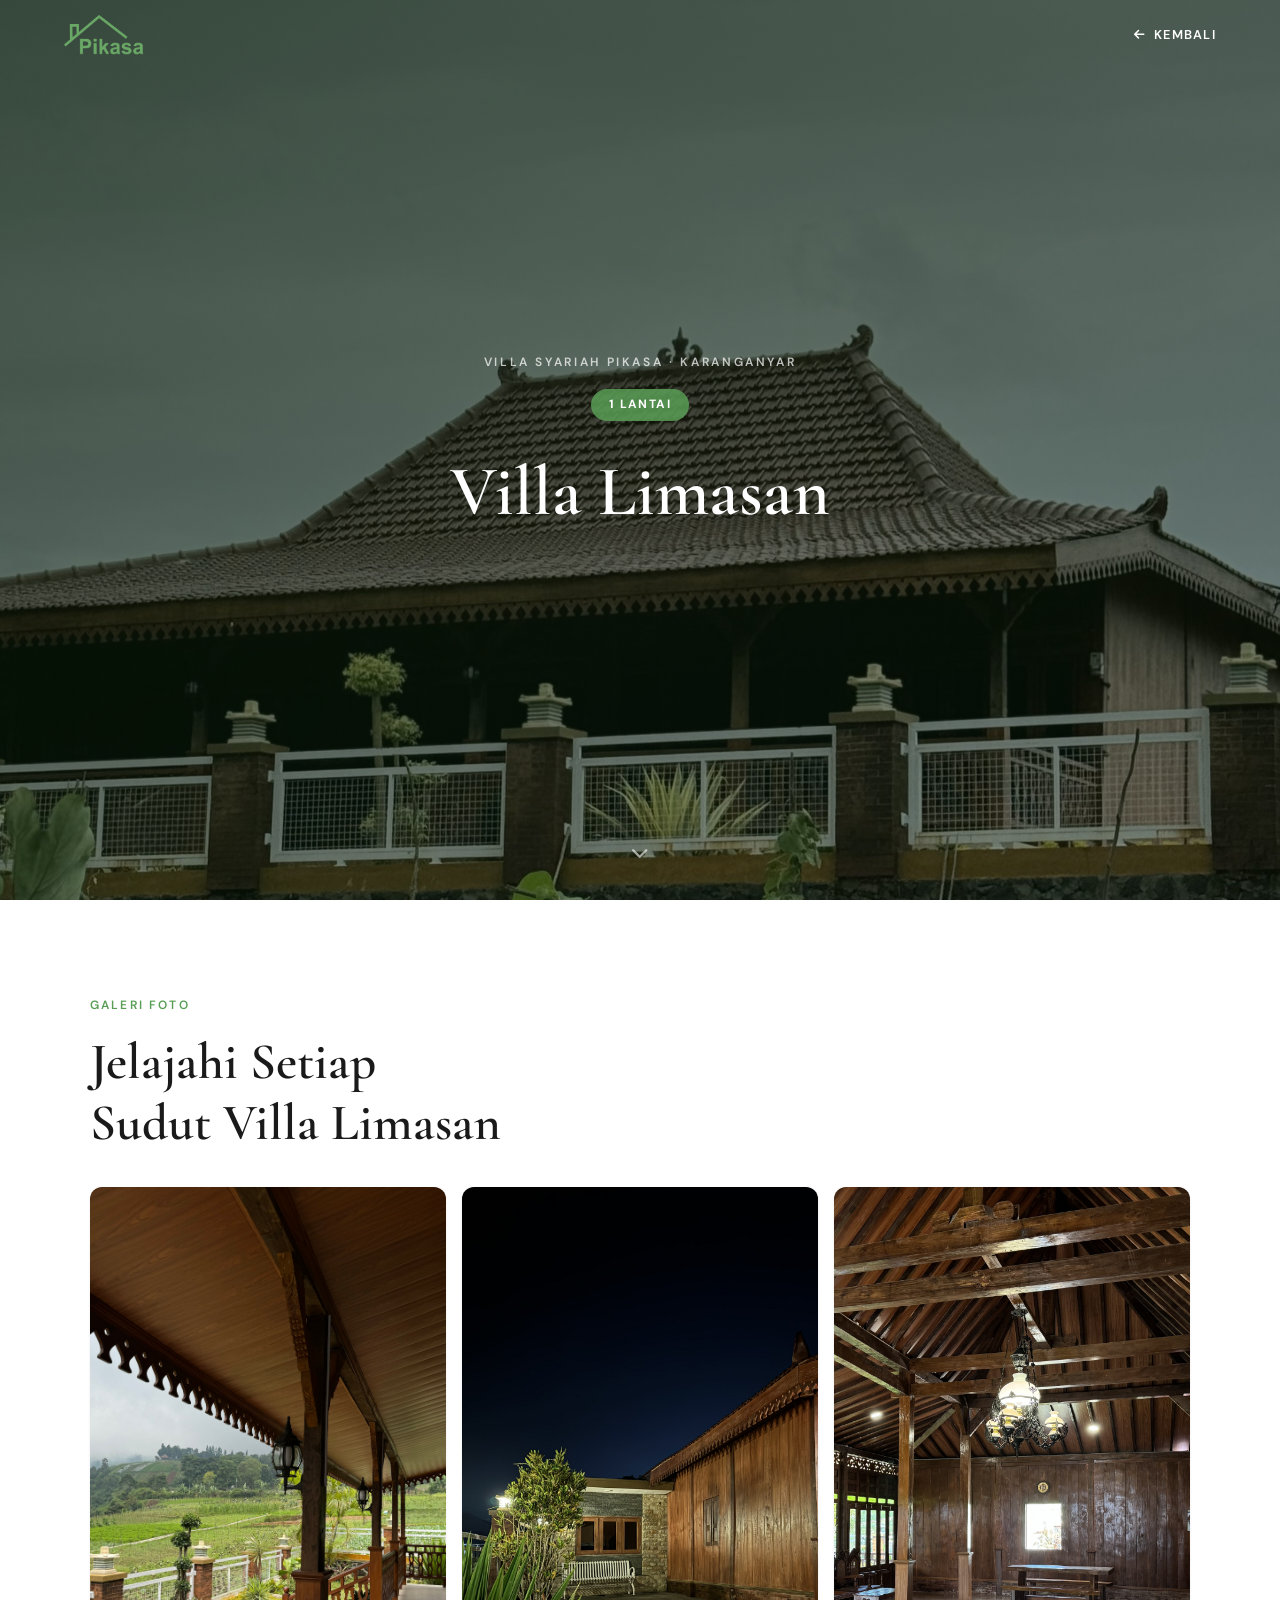
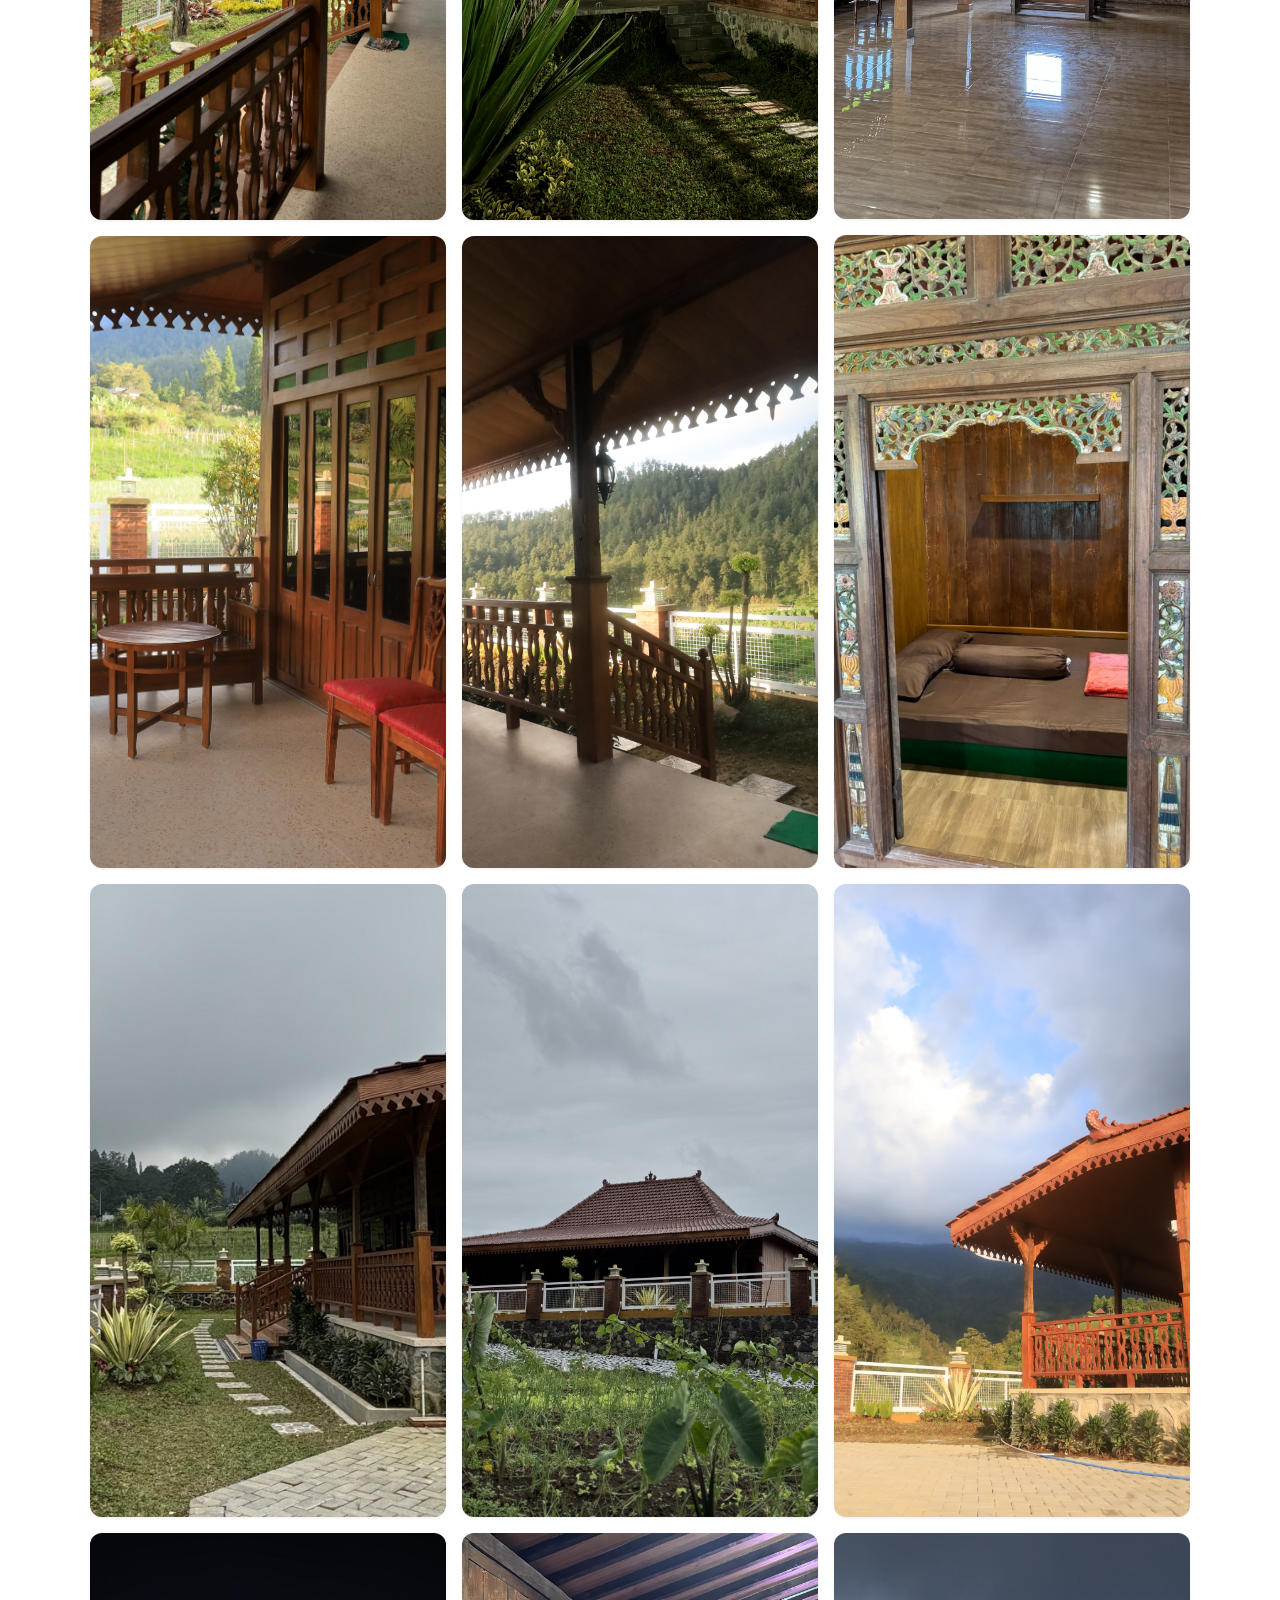
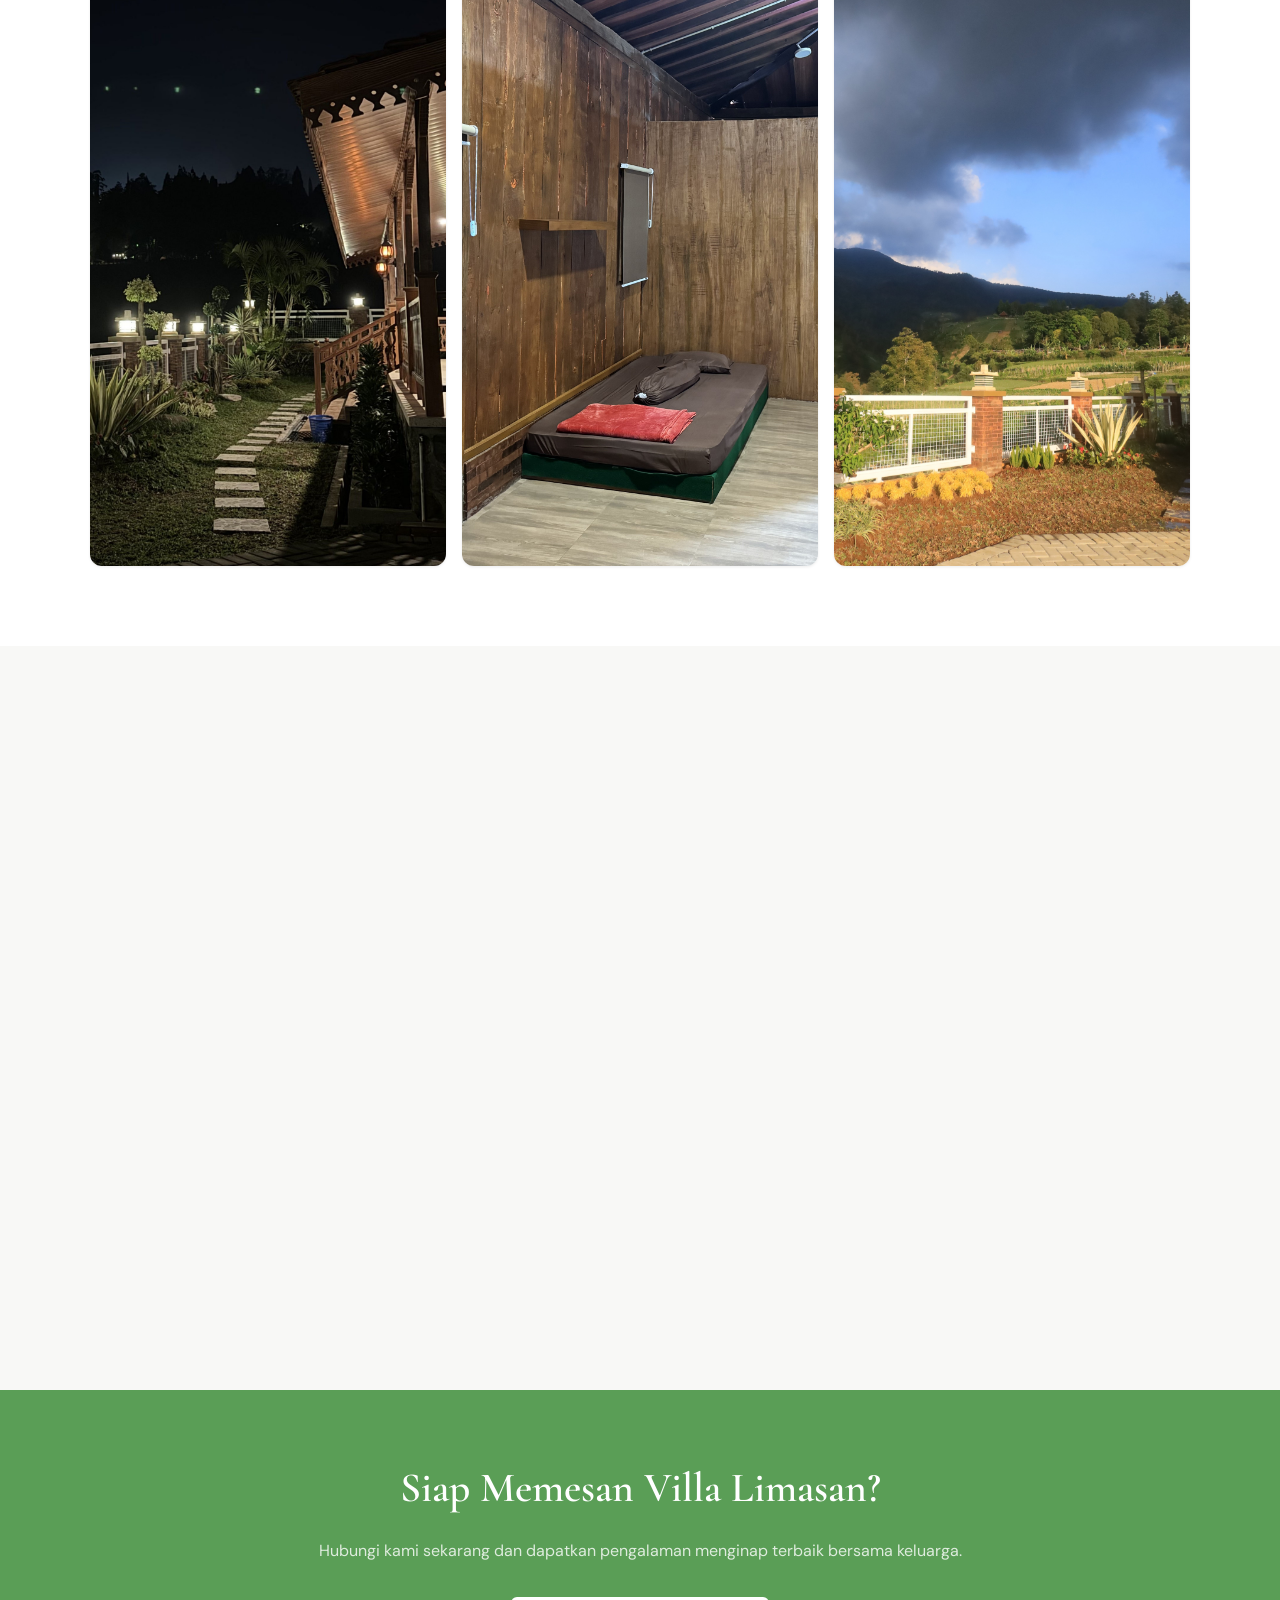
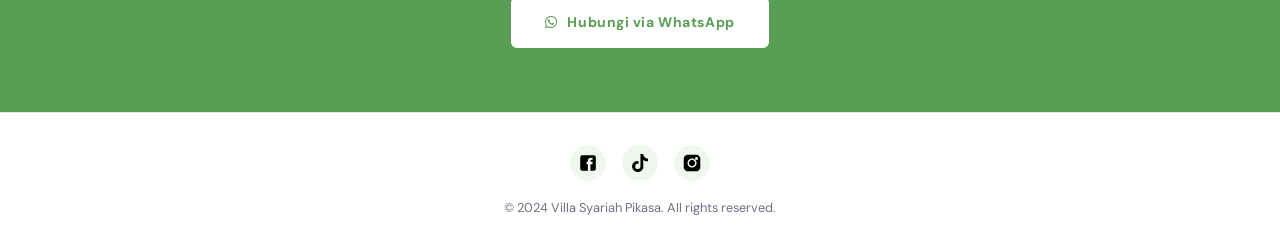
==== commit 0dccbf82: "update fixing bugs" ====
--- a/villalimasan.html
+++ b/villalimasan.html
@@ -4,22 +4,16 @@
   <meta charset="UTF-8">
   <meta name="viewport" content="width=device-width, initial-scale=1.0">
   <title>Villa Limasan · Villa Syariah Pikasa</title>
-
-  <!-- Fonts -->
+  <link rel="stylesheet" href="styles.css">
+  <link rel="stylesheet" href="gallery.css">
   <link rel="preconnect" href="https://fonts.googleapis.com">
   <link rel="preconnect" href="https://fonts.gstatic.com" crossorigin>
   <link href="https://fonts.googleapis.com/css2?family=Cormorant+Garamond:wght@400;500;600;700&family=DM+Sans:wght@300;400;500;600&display=swap" rel="stylesheet">
-
-  <!-- Icons -->
   <link rel="stylesheet" href="https://cdnjs.cloudflare.com/ajax/libs/font-awesome/6.5.0/css/all.min.css">
-
-  <!-- Styles -->
-  <link rel="stylesheet" href="styles.css">
-  <link rel="stylesheet" href="gallery.css">
 </head>
 <body>
 
-  <!-- ══════════════ NAVBAR ══════════════ -->
+  <!-- NAVBAR -->
   <nav class="navbar-gallery" id="navbar">
     <a href="index.html" class="nav-logo">
       <img src="assets/logo.png" alt="Villa Syariah Pikasa">
@@ -29,7 +23,7 @@
     </a>
   </nav>
 
-  <!-- ══════════════ HERO ══════════════ -->
+  <!-- HERO -->
   <section class="gallery-hero background-villa-limasan" id="home">
     <div class="gallery-hero-overlay"></div>
     <div class="gallery-hero-content">
@@ -37,50 +31,48 @@
       <div class="gallery-hero-badge">1 Lantai</div>
       <h1 class="gallery-hero-title">Villa Limasan</h1>
     </div>
-    <a href="#photos" class="gallery-hero-scroll" aria-label="Scroll ke galeri foto">
+    <a href="#photos" class="gallery-hero-scroll">
       <i class="fa fa-chevron-down"></i>
     </a>
   </section>
 
-  <!-- ══════════════ PHOTO GRID ══════════════ -->
+  <!-- PHOTO GRID -->
   <section class="photo-section" id="photos">
     <div class="container">
       <div class="section-label reveal">Galeri Foto</div>
       <h2 class="section-title reveal">Jelajahi Setiap<br>Sudut Villa Limasan</h2>
       <div class="photo-grid reveal" id="photoGrid">
-        <div class="photo-grid-item" data-index="0"><img src="assets/11.jpg"  alt="Villa Limasan"></div>
-        <div class="photo-grid-item" data-index="1"><img src="assets/32.jpg"  alt="Villa Limasan"></div>
-        <div class="photo-grid-item" data-index="2"><img src="assets/13.jpg"  alt="Villa Limasan"></div>
-        <div class="photo-grid-item" data-index="3"><img src="assets/14.jpg"  alt="Villa Limasan"></div>
-        <div class="photo-grid-item" data-index="4"><img src="assets/15.jpg"  alt="Villa Limasan"></div>
-        <div class="photo-grid-item" data-index="5"><img src="assets/36.jpg"  alt="Villa Limasan"></div>
-        <div class="photo-grid-item" data-index="6"><img src="assets/17.jpg"  alt="Villa Limasan"></div>
-        <div class="photo-grid-item" data-index="7"><img src="assets/18.jpg"  alt="Villa Limasan"></div>
-        <div class="photo-grid-item" data-index="8"><img src="assets/19.jpg"  alt="Villa Limasan"></div>
-        <div class="photo-grid-item" data-index="9"><img src="assets/20.jpg"  alt="Villa Limasan"></div>
+        <div class="photo-grid-item" data-index="0"><img src="assets/11.jpg" alt="Villa Limasan"></div>
+        <div class="photo-grid-item" data-index="1"><img src="assets/32.jpg" alt="Villa Limasan"></div>
+        <div class="photo-grid-item" data-index="2"><img src="assets/13.jpg" alt="Villa Limasan"></div>
+        <div class="photo-grid-item" data-index="3"><img src="assets/14.jpg" alt="Villa Limasan"></div>
+        <div class="photo-grid-item" data-index="4"><img src="assets/15.jpg" alt="Villa Limasan"></div>
+        <div class="photo-grid-item" data-index="5"><img src="assets/36.jpg" alt="Villa Limasan"></div>
+        <div class="photo-grid-item" data-index="6"><img src="assets/17.jpg" alt="Villa Limasan"></div>
+        <div class="photo-grid-item" data-index="7"><img src="assets/18.jpg" alt="Villa Limasan"></div>
+        <div class="photo-grid-item" data-index="8"><img src="assets/19.jpg" alt="Villa Limasan"></div>
+        <div class="photo-grid-item" data-index="9"><img src="assets/20.jpg" alt="Villa Limasan"></div>
         <div class="photo-grid-item" data-index="10"><img src="assets/43.jpg" alt="Villa Limasan"></div>
         <div class="photo-grid-item" data-index="11"><img src="assets/44.jpg" alt="Villa Limasan"></div>
       </div>
     </div>
   </section>
 
-  <!-- ══════════════ LIGHTBOX ══════════════ -->
-  <div class="lightbox-overlay" id="lightbox" role="dialog" aria-modal="true" aria-label="Lightbox galeri foto">
+  <!-- LIGHTBOX -->
+  <div class="lightbox-overlay" id="lightbox">
     <div class="lightbox-inner">
-      <button class="lightbox-close" id="lightboxClose" aria-label="Tutup"><i class="fa fa-times"></i></button>
-      <button class="lightbox-nav lightbox-prev" id="lightboxPrev" aria-label="Foto sebelumnya"><i class="fa fa-chevron-left"></i></button>
-      <img src="" alt="Foto Villa Limasan" id="lightboxImg">
-      <button class="lightbox-nav lightbox-next" id="lightboxNext" aria-label="Foto berikutnya"><i class="fa fa-chevron-right"></i></button>
+      <button class="lightbox-close" id="lightboxClose"><i class="fa fa-times"></i></button>
+      <button class="lightbox-nav lightbox-prev" id="lightboxPrev"><i class="fa fa-chevron-left"></i></button>
+      <img src="" alt="" id="lightboxImg">
+      <button class="lightbox-nav lightbox-next" id="lightboxNext"><i class="fa fa-chevron-right"></i></button>
       <div class="lightbox-counter" id="lightboxCounter"></div>
     </div>
   </div>
 
-  <!-- ══════════════ DESCRIPTION + FACILITIES ══════════════ -->
+  <!-- DESCRIPTION + FACILITIES -->
   <section class="villa-desc-section">
     <div class="container">
       <div class="villa-desc-grid">
-
-        <!-- Description -->
         <div class="reveal">
           <div class="villa-desc-label">Tentang Villa</div>
           <span class="villa-desc-floor">1 Lantai</span>
@@ -92,102 +84,77 @@
             menjadikannya pilihan ideal untuk liburan yang tenang dan nyaman bersama keluarga.
           </p>
         </div>
-
-        <!-- Facilities -->
         <div class="facilities-wrap reveal">
           <h3 class="facilities-title">Akomodasi &amp; Fasilitas</h3>
           <div class="facilities-grid">
-            <div class="facility-item"><img src="icons/bedroom.png"      alt=""><span>3 Kamar Tidur</span></div>
-            <div class="facility-item"><img src="icons/bathroom.png"     alt=""><span>2 Kamar Mandi</span></div>
-            <div class="facility-item"><img src="icons/tv.png"           alt=""><span>TV</span></div>
-            <div class="facility-item"><img src="icons/fridge.png"       alt=""><span>Kulkas</span></div>
-            <div class="facility-item"><img src="icons/water-heater.png" alt=""><span>Pemanas Air</span></div>
-            <div class="facility-item"><img src="icons/dispenser.png"    alt=""><span>Dispenser</span></div>
-            <div class="facility-item"><img src="icons/kitchen.png"      alt=""><span>Dapur Lengkap</span></div>
-            <div class="facility-item"><img src="icons/dining-table.png" alt=""><span>Meja Makan</span></div>
-            <div class="facility-item"><img src="icons/wifi.png"         alt=""><span>WiFi Gratis</span></div>
-            <div class="facility-item"><img src="icons/balcony.png"      alt=""><span>Teras</span></div>
-            <div class="facility-item"><img src="icons/parking.png"      alt=""><span>Parkiran Luas</span></div>
-            <div class="facility-item"><img src="icons/mountain.png"     alt=""><span>View Gunung Lawu</span></div>
+            <div class="facility-item"><img src="icons/bedroom.png" alt="Kamar Tidur"><span>3 Kamar Tidur</span></div>
+            <div class="facility-item"><img src="icons/bathroom.png" alt="Kamar Mandi"><span>2 Kamar Mandi</span></div>
+            <div class="facility-item"><img src="icons/tv.png" alt="TV"><span>TV</span></div>
+            <div class="facility-item"><img src="icons/fridge.png" alt="Kulkas"><span>Kulkas</span></div>
+            <div class="facility-item"><img src="icons/water-heater.png" alt="Pemanas Air"><span>Pemanas Air</span></div>
+            <div class="facility-item"><img src="icons/dispenser.png" alt="Dispenser"><span>Dispenser</span></div>
+            <div class="facility-item"><img src="icons/kitchen.png" alt="Dapur"><span>Dapur Lengkap</span></div>
+            <div class="facility-item"><img src="icons/dining-table.png" alt="Meja Makan"><span>Meja Makan</span></div>
+            <div class="facility-item"><img src="icons/wifi.png" alt="WiFi"><span>WiFi Gratis</span></div>
+            <div class="facility-item"><img src="icons/balcony.png" alt="Teras"><span>Teras</span></div>
+            <div class="facility-item"><img src="icons/parking.png" alt="Parkiran"><span>Parkiran Luas</span></div>
+            <div class="facility-item"><img src="icons/mountain.png" alt="View Gunung"><span>View Gunung Lawu</span></div>
           </div>
         </div>
-
       </div>
     </div>
   </section>
 
-  <!-- ══════════════ CTA ══════════════ -->
+  <!-- CTA -->
   <section class="cta-strip">
     <div class="container">
       <h2>Siap Memesan Villa Limasan?</h2>
       <p>Hubungi kami sekarang dan dapatkan pengalaman menginap terbaik bersama keluarga.</p>
-      <a href="https://wa.me/6285743099997" class="btn btn-white" target="_blank" rel="noopener noreferrer">
-        <i class="fab fa-whatsapp" style="margin-right: 6px"></i> Hubungi via WhatsApp
+      <a href="https://wa.me/6285743099997" class="btn btn-white" target="_blank">
+        <i class="fab fa-whatsapp" style="margin-right:6px"></i> Hubungi via WhatsApp
       </a>
     </div>
   </section>
 
-  <!-- ══════════════ FOOTER ══════════════ -->
+  <!-- FOOTER -->
   <footer class="footer">
     <div class="footer-social">
-      <a href="https://www.facebook.com/share/XuetdsV49T7Bx52q/?mibextid=qi2Omg" target="_blank" rel="noopener noreferrer" aria-label="Facebook">
-        <img src="icons/facebook.png" alt="Facebook">
-      </a>
-      <a href="https://www.tiktok.com/@villa.pikasa?_t=8ozs2mw2bA0&_r=1" target="_blank" rel="noopener noreferrer" aria-label="TikTok">
-        <img src="icons/tik-tok.png" alt="TikTok">
-      </a>
-      <a href="https://www.instagram.com/villapikasaa?igsh=eWI1OGI0N3FvbjY1" target="_blank" rel="noopener noreferrer" aria-label="Instagram">
-        <img src="icons/instagram.png" alt="Instagram">
-      </a>
+      <a href="https://www.facebook.com/share/XuetdsV49T7Bx52q/?mibextid=qi2Omg" target="_blank" aria-label="Facebook"><img src="icons/facebook.png" alt="Facebook"></a>
+      <a href="https://www.tiktok.com/@villa.pikasa?_t=8ozs2mw2bA0&_r=1" target="_blank" aria-label="TikTok"><img src="icons/tik-tok.png" alt="TikTok"></a>
+      <a href="https://www.instagram.com/villapikasaa?igsh=eWI1OGI0N3FvbjY1" target="_blank" aria-label="Instagram"><img src="icons/instagram.png" alt="Instagram"></a>
     </div>
     <p>&copy; 2024 Villa Syariah Pikasa. All rights reserved.</p>
   </footer>
 
   <script>
-    /* ── Navbar scroll ── */
     const navbar = document.getElementById('navbar');
-    window.addEventListener('scroll', () => {
-      navbar.classList.toggle('scrolled', window.scrollY > 50);
-    });
+    window.addEventListener('scroll', () => navbar.classList.toggle('scrolled', window.scrollY > 50));
 
-    /* ── Smooth scroll ── */
     document.querySelectorAll('a[href^="#"]').forEach(anchor => {
-      anchor.addEventListener('click', function (e) {
+      anchor.addEventListener('click', function(e) {
+        e.preventDefault();
         const target = document.querySelector(this.getAttribute('href'));
         if (!target) return;
-        e.preventDefault();
         window.scrollTo({ top: target.offsetTop - navbar.offsetHeight, behavior: 'smooth' });
       });
     });
 
-    /* ── Scroll reveal ── */
     const observer = new IntersectionObserver((entries) => {
-      entries.forEach(entry => {
-        if (entry.isIntersecting) {
-          entry.target.classList.add('revealed');
-          observer.unobserve(entry.target);
-        }
-      });
+      entries.forEach(el => { if (el.isIntersecting) { el.target.classList.add('revealed'); observer.unobserve(el.target); } });
     }, { threshold: 0.1 });
-
     document.querySelectorAll('.reveal').forEach(el => observer.observe(el));
 
-    /* ── Lightbox ── */
-    const images   = Array.from(document.querySelectorAll('.photo-grid-item img')).map(img => img.src);
-    let current    = 0;
-
-    const lightbox        = document.getElementById('lightbox');
-    const lightboxImg     = document.getElementById('lightboxImg');
+    /* Lightbox */
+    const images = Array.from(document.querySelectorAll('.photo-grid-item img')).map(img => img.src);
+    let current = 0;
+    const lightbox = document.getElementById('lightbox');
+    const lightboxImg = document.getElementById('lightboxImg');
     const lightboxCounter = document.getElementById('lightboxCounter');
 
-    function updateLightbox() {
-      lightboxImg.src          = images[current];
-      lightboxCounter.textContent = (current + 1) + ' / ' + images.length;
-    }
-
-    function openLightbox(index) {
-      current = index;
-      updateLightbox();
+    function openLightbox(i) {
+      current = i;
+      lightboxImg.src = images[i];
+      lightboxCounter.textContent = (i + 1) + ' / ' + images.length;
       lightbox.classList.add('active');
       document.body.style.overflow = 'hidden';
     }
@@ -199,28 +166,21 @@
 
     function moveLightbox(dir) {
       current = (current + dir + images.length) % images.length;
-      updateLightbox();
+      lightboxImg.src = images[current];
+      lightboxCounter.textContent = (current + 1) + ' / ' + images.length;
     }
 
-    document.querySelectorAll('.photo-grid-item').forEach((item, i) => {
-      item.addEventListener('click', () => openLightbox(i));
-    });
-
+    document.querySelectorAll('.photo-grid-item').forEach((item, i) => item.addEventListener('click', () => openLightbox(i)));
     document.getElementById('lightboxClose').addEventListener('click', closeLightbox);
     document.getElementById('lightboxPrev').addEventListener('click', () => moveLightbox(-1));
     document.getElementById('lightboxNext').addEventListener('click', () => moveLightbox(1));
-
-    lightbox.addEventListener('click', e => {
-      if (e.target === lightbox) closeLightbox();
-    });
-
-    document.addEventListener('keydown', e => {
+    lightbox.addEventListener('click', (e) => { if (e.target === lightbox) closeLightbox(); });
+    document.addEventListener('keydown', (e) => {
       if (!lightbox.classList.contains('active')) return;
-      if (e.key === 'Escape')     closeLightbox();
-      if (e.key === 'ArrowLeft')  moveLightbox(-1);
+      if (e.key === 'Escape') closeLightbox();
+      if (e.key === 'ArrowLeft') moveLightbox(-1);
       if (e.key === 'ArrowRight') moveLightbox(1);
     });
   </script>
-
 </body>
-</html>+</html>
--- a/styles.css
+++ b/styles.css
@@ -29,26 +29,17 @@
   --radius-md:   12px;
   --radius-lg:   20px;
 
-  --shadow-sm: 0 1px 3px rgba(0, 0, 0, .08);
-  --shadow-md: 0 4px 16px rgba(0, 0, 0, .10);
-  --shadow-lg: 0 8px 32px rgba(0, 0, 0, .14);
+  --shadow-sm: 0 1px 3px rgba(0,0,0,.08);
+  --shadow-md: 0 4px 16px rgba(0,0,0,.10);
+  --shadow-lg: 0 8px 32px rgba(0,0,0,.14);
 
   --transition: 0.25s ease;
 }
 
 /* ── 2. RESET & BASE ───────────────────────────────── */
-*,
-*::before,
-*::after {
-  box-sizing: border-box;
-  margin: 0;
-  padding: 0;
-}
-
-html {
-  scroll-behavior: smooth;
-  font-size: 16px;
-}
+*, *::before, *::after { box-sizing: border-box; margin: 0; padding: 0; }
+
+html { scroll-behavior: smooth; font-size: 16px; }
 
 body {
   font-family: var(--font-body);
@@ -56,21 +47,12 @@
   color: var(--clr-text);
   line-height: 1.65;
   -webkit-font-smoothing: antialiased;
-}
-
-img {
-  display: block;
-  max-width: 100%;
-}
-
-a {
-  text-decoration: none;
-  color: inherit;
-}
-
-ul {
-  list-style: none;
-}
+  overflow-x: hidden;
+}
+
+img { display: block; max-width: 100%; }
+a   { text-decoration: none; color: inherit; }
+ul  { list-style: none; }
 
 /* ── 3. UTILITY ────────────────────────────────────── */
 .container {
@@ -120,23 +102,15 @@
   letter-spacing: 0.04em;
   cursor: pointer;
   border: 2px solid transparent;
-  transition:
-    background var(--transition),
-    color var(--transition),
-    border-color var(--transition),
-    transform var(--transition);
-}
-
-.btn:hover {
-  transform: translateY(-1px);
-}
+  transition: background var(--transition), color var(--transition), border-color var(--transition), transform var(--transition);
+}
+.btn:hover { transform: translateY(-1px); }
 
 .btn-primary {
   background: var(--clr-green);
   color: var(--clr-white);
   border-color: var(--clr-green);
 }
-
 .btn-primary:hover {
   background: var(--clr-green-dark);
   border-color: var(--clr-green-dark);
@@ -147,16 +121,12 @@
   color: var(--clr-white);
   border-color: var(--clr-white);
 }
-
 .btn-outline:hover {
   background: var(--clr-white);
   color: var(--clr-green);
 }
 
-.btn-full {
-  width: 100%;
-  text-align: center;
-}
+.btn-full { width: 100%; text-align: center; }
 
 /* ── 5. SCROLL REVEAL ──────────────────────────────── */
 .reveal {
@@ -164,41 +134,23 @@
   transform: translateY(28px);
   transition: opacity 0.6s ease, transform 0.6s ease;
 }
-
 .reveal.revealed {
   opacity: 1;
   transform: translateY(0);
 }
 
-/* ── 6. KEYFRAMES ───────────────────────────────────── */
-@keyframes heroFadeIn {
-  from {
-    opacity: 0;
-    transform: translateY(24px);
-  }
-  to {
-    opacity: 1;
-    transform: translateY(0);
-  }
-}
-
-@keyframes bounce {
-  0%, 100% { transform: translateX(-50%) translateY(0); }
-  50%       { transform: translateX(-50%) translateY(8px); }
-}
-
-/* ── 7. NAVBAR ─────────────────────────────────────── */
+/* ── 6. NAVBAR ─────────────────────────────────────── */
 .navbar {
   position: fixed;
-  inset-block-start: 0;
-  inset-inline: 0;
+  top: 0;
+  left: 0;
+  right: 0;
   height: var(--navbar-h);
   display: flex;
   align-items: center;
   justify-content: space-between;
   padding-inline: var(--space-xl);
   z-index: 1000;
-  background: transparent;
   transition: background var(--transition), box-shadow var(--transition);
 }
 
@@ -215,6 +167,7 @@
 .nav-links {
   display: flex;
   gap: var(--space-lg);
+  align-items: center;
 }
 
 .nav-links a {
@@ -231,36 +184,30 @@
 .nav-links a::after {
   content: '';
   position: absolute;
-  bottom: 0;
-  left: 0;
-  width: 0;
-  height: 2px;
+  bottom: 0; left: 0;
+  width: 0; height: 2px;
   background: var(--clr-green);
   transition: width var(--transition);
 }
 
-.nav-links a:hover::after {
-  width: 100%;
-}
-
-.navbar.scrolled .nav-links a {
-  color: var(--clr-text);
-}
-
-.navbar.scrolled .nav-links a:hover {
-  color: var(--clr-green);
-}
+.nav-links a:hover::after { width: 100%; }
+
+.navbar.scrolled .nav-links a { color: var(--clr-text); }
+.navbar.scrolled .nav-links a:hover { color: var(--clr-green); }
 
 /* Hamburger */
 .nav-toggle {
   display: none;
   flex-direction: column;
+  justify-content: center;
   gap: 5px;
   background: none;
   border: none;
   cursor: pointer;
-  padding: 4px;
-  z-index: 1001;
+  padding: 8px;
+  z-index: 1100;
+  width: 40px;
+  height: 40px;
 }
 
 .nav-toggle span {
@@ -270,24 +217,24 @@
   background: var(--clr-white);
   border-radius: 2px;
   transition: transform var(--transition), opacity var(--transition), background var(--transition);
-}
-
-.navbar.scrolled .nav-toggle span {
-  background: var(--clr-text);
-}
+  transform-origin: center;
+}
+
+.navbar.scrolled .nav-toggle span { background: var(--clr-text); }
+.navbar.menu-open .nav-toggle span { background: var(--clr-text); }
 
 .nav-toggle.active span:nth-child(1) { transform: translateY(7px) rotate(45deg); }
-.nav-toggle.active span:nth-child(2) { opacity: 0; }
+.nav-toggle.active span:nth-child(2) { opacity: 0; transform: scaleX(0); }
 .nav-toggle.active span:nth-child(3) { transform: translateY(-7px) rotate(-45deg); }
 
-/* ── 8. HERO ────────────────────────────────────────── */
+/* ── 7. HERO ────────────────────────────────────────── */
 .hero {
   position: relative;
   min-height: 100vh;
   display: flex;
   align-items: center;
   justify-content: center;
-  background: url('assets/villaP.jpg') center / cover no-repeat;
+  background: url('assets/villaP.jpg') center/cover no-repeat;
   text-align: center;
   overflow: hidden;
 }
@@ -295,7 +242,7 @@
 .hero-overlay {
   position: absolute;
   inset: 0;
-  background: linear-gradient(160deg, rgba(10, 30, 10, .7) 0%, rgba(10, 30, 10, .35) 100%);
+  background: linear-gradient(160deg, rgba(10,30,10,.7) 0%, rgba(10,30,10,.35) 100%);
 }
 
 .hero-content {
@@ -307,12 +254,17 @@
   animation: heroFadeIn .9s ease both;
 }
 
+@keyframes heroFadeIn {
+  from { opacity: 0; transform: translateY(24px); }
+  to   { opacity: 1; transform: translateY(0); }
+}
+
 .hero-eyebrow {
   font-size: 0.75rem;
   font-weight: 600;
   letter-spacing: 0.2em;
   text-transform: uppercase;
-  color: rgba(255, 255, 255, .75);
+  color: rgba(255,255,255,.75);
   margin-bottom: var(--space-md);
 }
 
@@ -326,7 +278,7 @@
 
 .hero-subtitle {
   font-size: 1rem;
-  color: rgba(255, 255, 255, .8);
+  color: rgba(255,255,255,.8);
   margin-bottom: var(--space-lg);
 }
 
@@ -335,16 +287,19 @@
   bottom: var(--space-lg);
   left: 50%;
   transform: translateX(-50%);
-  color: rgba(255, 255, 255, .6);
+  color: rgba(255,255,255,.6);
   font-size: 1.1rem;
   animation: bounce 2s infinite;
   z-index: 1;
 }
 
-/* ── 9. ABOUT ───────────────────────────────────────── */
-.about {
-  background: var(--clr-white);
-}
+@keyframes bounce {
+  0%, 100% { transform: translateX(-50%) translateY(0); }
+  50%       { transform: translateX(-50%) translateY(8px); }
+}
+
+/* ── 8. ABOUT ───────────────────────────────────────── */
+.about { background: var(--clr-white); }
 
 .about-grid {
   display: grid;
@@ -390,10 +345,8 @@
   letter-spacing: 0.08em;
 }
 
-/* ── 10. SERVICES ───────────────────────────────────── */
-.services {
-  background: var(--clr-bg);
-}
+/* ── 9. SERVICES ────────────────────────────────────── */
+.services { background: var(--clr-bg); }
 
 .services-grid {
   display: grid;
@@ -416,8 +369,7 @@
 }
 
 .service-icon {
-  width: 52px;
-  height: 52px;
+  width: 52px; height: 52px;
   border-radius: 50%;
   background: var(--clr-green-pale);
   display: flex;
@@ -441,10 +393,8 @@
   line-height: 1.7;
 }
 
-/* ── 11. GALLERY ────────────────────────────────────── */
-.gallery {
-  background: var(--clr-white);
-}
+/* ── 10. GALLERY ────────────────────────────────────── */
+.gallery { background: var(--clr-white); }
 
 .villa-grid {
   display: grid;
@@ -478,9 +428,7 @@
   transition: transform 0.5s ease;
 }
 
-.villa-card:hover .villa-img-wrap img {
-  transform: scale(1.04);
-}
+.villa-card:hover .villa-img-wrap img { transform: scale(1.04); }
 
 .villa-badge {
   position: absolute;
@@ -515,7 +463,7 @@
   line-height: 1.7;
 }
 
-/* ── 12. CONTACT ────────────────────────────────────── */
+/* ── 11. CONTACT ────────────────────────────────────── */
 .contact {
   background: var(--clr-bg);
   flex-direction: column;
@@ -574,10 +522,7 @@
   font-size: 0.88rem;
   transition: color var(--transition);
 }
-
-.info-link:hover {
-  color: var(--clr-green);
-}
+.info-link:hover { color: var(--clr-green); }
 
 .contact-form {
   background: var(--clr-white);
@@ -612,24 +557,19 @@
   font-family: var(--font-body);
   font-size: 0.9rem;
   color: var(--clr-text);
+  transition: border-color var(--transition), box-shadow var(--transition);
   outline: none;
-  transition: border-color var(--transition), box-shadow var(--transition);
 }
 
 .contact-form input:focus,
 .contact-form textarea:focus {
   border-color: var(--clr-green);
-  box-shadow: 0 0 0 3px rgba(90, 158, 86, .12);
-}
-
-.contact-form textarea {
-  resize: vertical;
-  min-height: 120px;
-}
-
-.map-wrap {
-  text-align: center;
-}
+  box-shadow: 0 0 0 3px rgba(90,158,86,.12);
+}
+
+.contact-form textarea { resize: vertical; min-height: 120px; }
+
+.map-wrap { text-align: center; }
 
 .map-wrap h3 {
   font-family: var(--font-display);
@@ -647,7 +587,7 @@
   box-shadow: var(--shadow-md);
 }
 
-/* ── 13. FOOTER ─────────────────────────────────────── */
+/* ── 12. FOOTER ─────────────────────────────────────── */
 .footer {
   background: var(--clr-white);
   border-top: 1px solid var(--clr-border);
@@ -666,8 +606,7 @@
   display: flex;
   align-items: center;
   justify-content: center;
-  width: 36px;
-  height: 36px;
+  width: 36px; height: 36px;
   border-radius: 50%;
   background: var(--clr-green-pale);
   transition: background var(--transition), transform var(--transition);
@@ -679,8 +618,7 @@
 }
 
 .footer-social img {
-  width: 18px;
-  height: 18px;
+  width: 18px; height: 18px;
   object-fit: contain;
 }
 
@@ -689,63 +627,72 @@
   color: var(--clr-muted);
 }
 
-/* ══════════════════════════════════════════════════════
-   14. RESPONSIVE
-══════════════════════════════════════════════════════ */
-
-/* ── Tablet (≤ 900px) ── */
+/* ── 13. RESPONSIVE ─────────────────────────────────── */
+
+/* Tablet landscape — 900px */
 @media (max-width: 900px) {
-  .navbar {
-    padding-inline: 20px;
-  }
-
-  /* Mobile nav drawer */
+  .navbar { padding-inline: var(--space-lg); }
+
+  /* Show hamburger, hide links */
+  .nav-toggle { display: flex; }
+
   .nav-links {
     position: fixed;
-    inset-block-start: var(--navbar-h);
-    inset-inline: 0;
+    top: 0;
+    left: 0;
+    right: 0;
+    bottom: 0;
     background: var(--clr-white);
     flex-direction: column;
     align-items: center;
-    gap: 0;
-    padding-block: var(--space-md);
-    transform: translateY(-120%);
+    justify-content: center;
+    gap: var(--space-lg);
+    transform: translateX(100%);
     transition: transform 0.35s ease;
-    box-shadow: var(--shadow-md);
-    z-index: 999;
+    z-index: 1050;
+    pointer-events: none;
   }
 
   .nav-links.open {
-    transform: translateY(0);
+    transform: translateX(0);
+    pointer-events: all;
   }
 
   .nav-links a {
     color: var(--clr-text);
-    font-size: 0.95rem;
-    padding-block: 14px;
-    width: 100%;
-    text-align: center;
-  }
-
-  .nav-links a:hover {
-    color: var(--clr-green);
-  }
-
-  .nav-toggle {
-    display: flex;
-  }
-
-  .nav-toggle span {
-    background: var(--clr-white);
-  }
-
-  .navbar.scrolled .nav-toggle span {
-    background: var(--clr-text);
-  }
-
+    font-size: 1.1rem;
+    padding: var(--space-sm) 0;
+  }
+
+  .nav-links a:hover { color: var(--clr-green); }
+
+  /* About */
   .about-grid {
     grid-template-columns: 1fr;
-    gap: 32px;
+    gap: var(--space-lg);
+  }
+
+  /* Services */
+  .services-grid {
+    grid-template-columns: repeat(2, 1fr);
+  }
+
+  /* Gallery */
+  .villa-grid {
+    grid-template-columns: 1fr;
+    max-width: 560px;
+    margin-inline: auto;
+  }
+
+  /* Contact */
+  .contact-grid { grid-template-columns: 1fr; }
+}
+
+/* Tablet portrait — 768px */
+@media (max-width: 768px) {
+  .section {
+    padding-block: calc(var(--navbar-h) + var(--space-lg)) var(--space-lg);
+    min-height: auto;
   }
 
   .services-grid {
@@ -754,146 +701,34 @@
     margin-inline: auto;
   }
 
-  .villa-grid {
-    grid-template-columns: 1fr;
-    max-width: 560px;
-    margin-inline: auto;
-  }
-
-  .contact-grid {
-    grid-template-columns: 1fr;
-  }
-}
-
-/* ── Mobile (≤ 600px) ── */
-@media (max-width: 600px) {
-  .navbar {
-    padding-inline: 16px;
-  }
-
-  .section {
-    padding-top: 100px;
-    padding-bottom: 48px;
-  }
-
   .about-stats {
     grid-template-columns: repeat(3, 1fr);
-    gap: 8px;
-  }
-
-  .stat {
-    padding: 16px 8px;
-  }
-
-  .stat-number {
-    font-size: 1.8rem;
-  }
-
-  .contact-form {
-    padding: 24px 20px;
-  }
-
-  .villa-img-wrap img {
-    height: 200px;
-  }
-
-  .map-wrap iframe {
-    height: 180px;
-  }
-
-  .btn {
-    padding: 10px 20px;
-    font-size: 0.82rem;
-  }
-
-  .footer {
-    padding: 24px 16px;
-  }
-
-  .container {
-    width: calc(100% - 32px);
-  }
-}
-
-/* ── HP kecil (≤ 400px) ── */
-@media (max-width: 400px) {
-  .navbar {
-    padding-inline: 12px;
-  }
-
-  .nav-logo img {
-    width: 64px;
-  }
+    gap: var(--space-sm);
+  }
+
+  .contact-form { padding: var(--space-lg); }
+
+  .villa-img-wrap img { height: 220px; }
+}
+
+/* Mobile — 600px */
+@media (max-width: 600px) {
+  .navbar { padding-inline: var(--space-md); }
 
   .section {
-    padding-top: 90px;
-    padding-bottom: 32px;
-  }
-
-  .container {
-    width: calc(100% - 24px);
-  }
-
-  .hero-title {
-    font-size: clamp(1.7rem, 8vw, 2.2rem);
-  }
-
-  .section-title {
-    font-size: clamp(1.5rem, 7vw, 2rem);
-  }
-
-  .about-stats {
-    grid-template-columns: repeat(3, 1fr);
-    gap: 6px;
-  }
-
-  .stat {
-    padding: 12px 6px;
-  }
-
-  .stat-number {
-    font-size: 1.5rem;
-  }
-
-  .stat-label {
-    font-size: 0.65rem;
-  }
-
-  .services-grid {
-    max-width: 100%;
-  }
-
-  .service-card {
-    padding: 28px 16px;
-  }
-
-  .villa-img-wrap img {
-    height: 180px;
-  }
-
-  .villa-info {
-    padding: 16px;
-  }
-
-  .contact-form {
-    padding: 16px 12px;
-  }
-
-  .contact-form input,
-  .contact-form textarea {
-    padding: 10px 12px;
-  }
-
-  .info-item {
-    flex-direction: column;
-    gap: 4px;
-  }
-
-  .map-wrap iframe {
-    height: 160px;
-  }
-
-  .footer {
-    padding: 16px 12px;
-  }
-}+    padding-block: calc(var(--navbar-h) + var(--space-md)) var(--space-md);
+  }
+
+  .stat { padding: var(--space-md) var(--space-sm); }
+  .stat-number { font-size: 1.8rem; }
+
+  .contact-form { padding: var(--space-md); }
+
+  .villa-img-wrap img { height: 200px; }
+
+  .map-wrap iframe { height: 180px; }
+
+  .footer { padding: var(--space-md); }
+
+  .btn { padding: 10px 24px; font-size: 0.8rem; }
+}
--- a/gallery.css
+++ b/gallery.css
@@ -1,64 +1,8 @@
 /* ═══════════════════════════════════════════════════
    Villa Syariah Pikasa — gallery.css
-   Shared styles for villaputih.html & villalimasan.html
-   Inherits design tokens from styles.css
    ═══════════════════════════════════════════════════ */
 
-/* ── 1. GALLERY NAVBAR ─────────────────────────────── */
-.navbar-gallery {
-  position: fixed;
-  inset-block-start: 0;
-  inset-inline: 0;
-  height: var(--navbar-h);
-  display: flex;
-  align-items: center;
-  justify-content: space-between;
-  padding-inline: var(--space-xl);
-  z-index: 1000;
-  background: transparent;
-  transition: background var(--transition), box-shadow var(--transition);
-}
-
-.navbar-gallery.scrolled {
-  background: var(--clr-white);
-  box-shadow: var(--shadow-sm);
-}
-
-.navbar-gallery .nav-logo img {
-  width: 80px;
-  height: auto;
-}
-
-.navbar-gallery .back-link {
-  display: flex;
-  align-items: center;
-  gap: 8px;
-  font-size: 0.8rem;
-  font-weight: 600;
-  letter-spacing: 0.1em;
-  text-transform: uppercase;
-  color: var(--clr-white);
-  transition: color var(--transition);
-}
-
-.navbar-gallery .back-link i {
-  font-size: 0.75rem;
-  transition: transform var(--transition);
-}
-
-.navbar-gallery .back-link:hover i {
-  transform: translateX(-3px);
-}
-
-.navbar-gallery.scrolled .back-link {
-  color: var(--clr-text);
-}
-
-.navbar-gallery.scrolled .back-link:hover {
-  color: var(--clr-green);
-}
-
-/* ── 2. GALLERY HERO ───────────────────────────────── */
+/* ── 1. GALLERY HERO ───────────────────────────────── */
 .gallery-hero {
   position: relative;
   height: 100vh;
@@ -73,18 +17,13 @@
   text-align: center;
 }
 
-.background-villa-putih {
-  background-image: url('assets/villa-putih.JPG');
-}
-
-.background-villa-limasan {
-  background-image: url('assets/vl3.jpg');
-}
+.background-villa-putih  { background-image: url('assets/villa-putih.JPG'); }
+.background-villa-limasan { background-image: url('assets/vl3.jpg'); }
 
 .gallery-hero-overlay {
   position: absolute;
   inset: 0;
-  background: linear-gradient(160deg, rgba(10, 30, 10, .72) 0%, rgba(10, 30, 10, .38) 100%);
+  background: linear-gradient(160deg, rgba(10,30,10,.72) 0%, rgba(10,30,10,.38) 100%);
 }
 
 .gallery-hero-content {
@@ -100,13 +39,21 @@
   font-weight: 600;
   letter-spacing: 0.22em;
   text-transform: uppercase;
-  color: rgba(255, 255, 255, .72);
+  color: rgba(255,255,255,.72);
+  margin-bottom: var(--space-md);
+}
+
+.gallery-hero-title {
+  font-family: var(--font-display);
+  font-size: clamp(2.4rem, 6vw, 4.4rem);
+  font-weight: 600;
+  line-height: 1.1;
   margin-bottom: var(--space-md);
 }
 
 .gallery-hero-badge {
   display: inline-block;
-  background: rgba(90, 158, 86, .85);
+  background: rgba(90,158,86,.85);
   color: var(--clr-white);
   font-size: 0.75rem;
   font-weight: 700;
@@ -118,27 +65,63 @@
   backdrop-filter: blur(6px);
 }
 
-.gallery-hero-title {
-  font-family: var(--font-display);
-  font-size: clamp(2.4rem, 6vw, 4.4rem);
-  font-weight: 600;
-  line-height: 1.1;
-  letter-spacing: -0.01em;
-}
-
 .gallery-hero-scroll {
   position: absolute;
   bottom: var(--space-lg);
   left: 50%;
   transform: translateX(-50%);
-  color: rgba(255, 255, 255, .6);
+  color: rgba(255,255,255,.6);
   font-size: 1.1rem;
   animation: bounce 2s infinite;
   z-index: 1;
+  border: none;
   background: none;
-  border: none;
   cursor: pointer;
 }
+
+/* ── 2. GALLERY NAVBAR ─────────────────────────────── */
+.navbar-gallery {
+  position: fixed;
+  top: 0;
+  left: 0;
+  right: 0;
+  height: var(--navbar-h);
+  display: flex;
+  align-items: center;
+  justify-content: space-between;
+  padding-inline: var(--space-xl);
+  z-index: 1000;
+  transition: background var(--transition), box-shadow var(--transition);
+}
+
+.navbar-gallery.scrolled {
+  background: var(--clr-white);
+  box-shadow: var(--shadow-sm);
+}
+
+.navbar-gallery .nav-logo img { width: 80px; height: auto; }
+
+.navbar-gallery .back-link {
+  display: flex;
+  align-items: center;
+  gap: 8px;
+  font-size: 0.8rem;
+  font-weight: 600;
+  letter-spacing: 0.1em;
+  text-transform: uppercase;
+  color: var(--clr-white);
+  transition: color var(--transition);
+}
+
+.navbar-gallery .back-link i {
+  font-size: 0.75rem;
+  transition: transform var(--transition);
+}
+
+.navbar-gallery .back-link:hover i { transform: translateX(-3px); }
+
+.navbar-gallery.scrolled .back-link { color: var(--clr-text); }
+.navbar-gallery.scrolled .back-link:hover { color: var(--clr-green); }
 
 /* ── 3. PHOTO GRID ─────────────────────────────────── */
 .photo-section {
@@ -176,34 +159,27 @@
   content: '';
   position: absolute;
   inset: 0;
-  background: rgba(10, 30, 10, 0);
+  background: rgba(10,30,10,0);
+  transition: background var(--transition);
   border-radius: var(--radius-md);
-  transition: background var(--transition);
-}
-
-.photo-grid-item:hover::after {
-  background: rgba(10, 30, 10, .18);
-}
-
-.photo-grid-item:hover img {
-  transform: scale(1.04);
-}
+}
+
+.photo-grid-item:hover::after { background: rgba(10,30,10,.18); }
+.photo-grid-item:hover img { transform: scale(1.04); }
 
 /* ── 4. LIGHTBOX ───────────────────────────────────── */
 .lightbox-overlay {
   display: none;
   position: fixed;
   inset: 0;
-  background: rgba(0, 0, 0, .92);
+  background: rgba(0,0,0,.92);
   z-index: 2000;
   align-items: center;
   justify-content: center;
   padding: var(--space-lg);
 }
 
-.lightbox-overlay.active {
-  display: flex;
-}
+.lightbox-overlay.active { display: flex; }
 
 .lightbox-inner {
   position: relative;
@@ -226,46 +202,39 @@
   right: 0;
   background: none;
   border: none;
-  color: rgba(255, 255, 255, .8);
+  color: rgba(255,255,255,.8);
   font-size: 1.5rem;
   cursor: pointer;
+  transition: color var(--transition);
   line-height: 1;
-  transition: color var(--transition);
-}
-
-.lightbox-close:hover {
-  color: var(--clr-white);
-}
+}
+.lightbox-close:hover { color: var(--clr-white); }
 
 .lightbox-nav {
   position: absolute;
   top: 50%;
   transform: translateY(-50%);
-  background: rgba(255, 255, 255, .12);
-  border: 1px solid rgba(255, 255, 255, .2);
+  background: rgba(255,255,255,.12);
+  border: 1px solid rgba(255,255,255,.2);
   color: var(--clr-white);
-  width: 44px;
-  height: 44px;
+  width: 44px; height: 44px;
   border-radius: 50%;
   display: flex;
   align-items: center;
   justify-content: center;
   cursor: pointer;
   font-size: 1rem;
+  transition: background var(--transition);
   backdrop-filter: blur(4px);
-  transition: background var(--transition);
-}
-
-.lightbox-nav:hover {
-  background: rgba(255, 255, 255, .25);
-}
-
+}
+
+.lightbox-nav:hover { background: rgba(255,255,255,.25); }
 .lightbox-prev { left: -60px; }
 .lightbox-next { right: -60px; }
 
 .lightbox-counter {
   text-align: center;
-  color: rgba(255, 255, 255, .6);
+  color: rgba(255,255,255,.6);
   font-size: 0.8rem;
   margin-top: var(--space-md);
   letter-spacing: 0.1em;
@@ -296,6 +265,15 @@
   text-transform: uppercase;
   color: var(--clr-green);
   margin-bottom: var(--space-md);
+}
+
+.villa-desc-title {
+  font-family: var(--font-display);
+  font-size: clamp(2rem, 4vw, 3rem);
+  font-weight: 600;
+  line-height: 1.2;
+  color: var(--clr-text);
+  margin-bottom: var(--space-lg);
 }
 
 .villa-desc-floor {
@@ -311,15 +289,6 @@
   margin-bottom: var(--space-md);
 }
 
-.villa-desc-title {
-  font-family: var(--font-display);
-  font-size: clamp(2rem, 4vw, 3rem);
-  font-weight: 600;
-  line-height: 1.2;
-  color: var(--clr-text);
-  margin-bottom: var(--space-lg);
-}
-
 .villa-desc-text {
   color: var(--clr-muted);
   font-size: 1rem;
@@ -368,8 +337,7 @@
 }
 
 .facility-item img {
-  width: 28px;
-  height: 28px;
+  width: 28px; height: 28px;
   object-fit: contain;
   flex-shrink: 0;
 }
@@ -396,7 +364,7 @@
 }
 
 .cta-strip p {
-  color: rgba(255, 255, 255, .8);
+  color: rgba(255,255,255,.8);
   font-size: 1rem;
   margin-bottom: var(--space-lg);
 }
@@ -415,112 +383,23 @@
 
 /* ── 8. RESPONSIVE ─────────────────────────────────── */
 @media (max-width: 900px) {
-  .navbar-gallery {
-    padding-inline: var(--space-lg);
-  }
-
-  .photo-grid {
-    columns: 2;
-  }
-
-  .villa-desc-grid {
-    grid-template-columns: 1fr;
-    gap: var(--space-lg);
-  }
+  .navbar-gallery { padding-inline: var(--space-lg); }
+  .photo-grid { columns: 2; }
+  .villa-desc-grid { grid-template-columns: 1fr; gap: var(--space-lg); }
+}
+
+@media (max-width: 768px) {
+  .photo-section { padding-block: var(--space-xl) var(--space-lg); }
+  .facilities-grid { grid-template-columns: 1fr; }
+  .facilities-wrap { padding: var(--space-lg); }
+  .cta-strip { padding-block: var(--space-lg); }
 }
 
 @media (max-width: 600px) {
-  .photo-grid {
-    columns: 1;
-  }
-
-  .photo-section {
-    padding-block: var(--space-xl) var(--space-lg);
-  }
-
-  .facilities-grid {
-    grid-template-columns: 1fr;
-  }
-
-  .facilities-wrap {
-    padding: var(--space-lg);
-  }
-
-  .lightbox-nav {
-    display: none;
-  }
-
-  .lightbox-inner img {
-    max-height: 70vh;
-  }
-
-  .cta-strip {
-    padding-block: var(--space-lg);
-    padding-inline: var(--space-md);
-  }
-
-  .cta-strip h2 {
-    font-size: clamp(1.4rem, 6vw, 1.8rem);
-  }
-}
-
-@media (max-width: 400px) {
-  .navbar-gallery {
-    padding-inline: 12px;
-  }
-
-  .navbar-gallery .nav-logo img {
-    width: 64px;
-  }
-
-  .gallery-hero-title {
-    font-size: clamp(1.8rem, 9vw, 2.4rem);
-  }
-
-  .gallery-hero-content {
-    padding-inline: 12px;
-  }
-
-  .photo-section {
-    padding-block: var(--space-lg) var(--space-md);
-  }
-
-  .facilities-wrap {
-    padding: var(--space-md) 12px;
-  }
-
-  .facilities-grid {
-    grid-template-columns: 1fr;
-    gap: 8px;
-  }
-
-  .facility-item {
-    padding: 8px 12px;
-  }
-
-  .villa-desc-title {
-    font-size: clamp(1.5rem, 7vw, 2rem);
-  }
-
-  .villa-desc-section .container,
-  .photo-section .container {
-    width: calc(100% - 24px);
-  }
-
-  .cta-strip {
-    padding-inline: 12px;
-  }
-
-  .cta-strip p {
-    font-size: 0.88rem;
-  }
-
-  .lightbox-inner img {
-    max-height: 60vh;
-  }
-
-  .lightbox-close {
-    top: -36px;
-    font-size: 1.2rem;
-  }
-}+  .navbar-gallery { padding-inline: var(--space-md); }
+  .photo-grid { columns: 1; }
+  .lightbox-nav { display: none; }
+  .lightbox-inner img { max-height: 70vh; }
+  .lightbox-prev, .lightbox-next { display: none; }
+  .lightbox-overlay { padding: var(--space-md); }
+}
